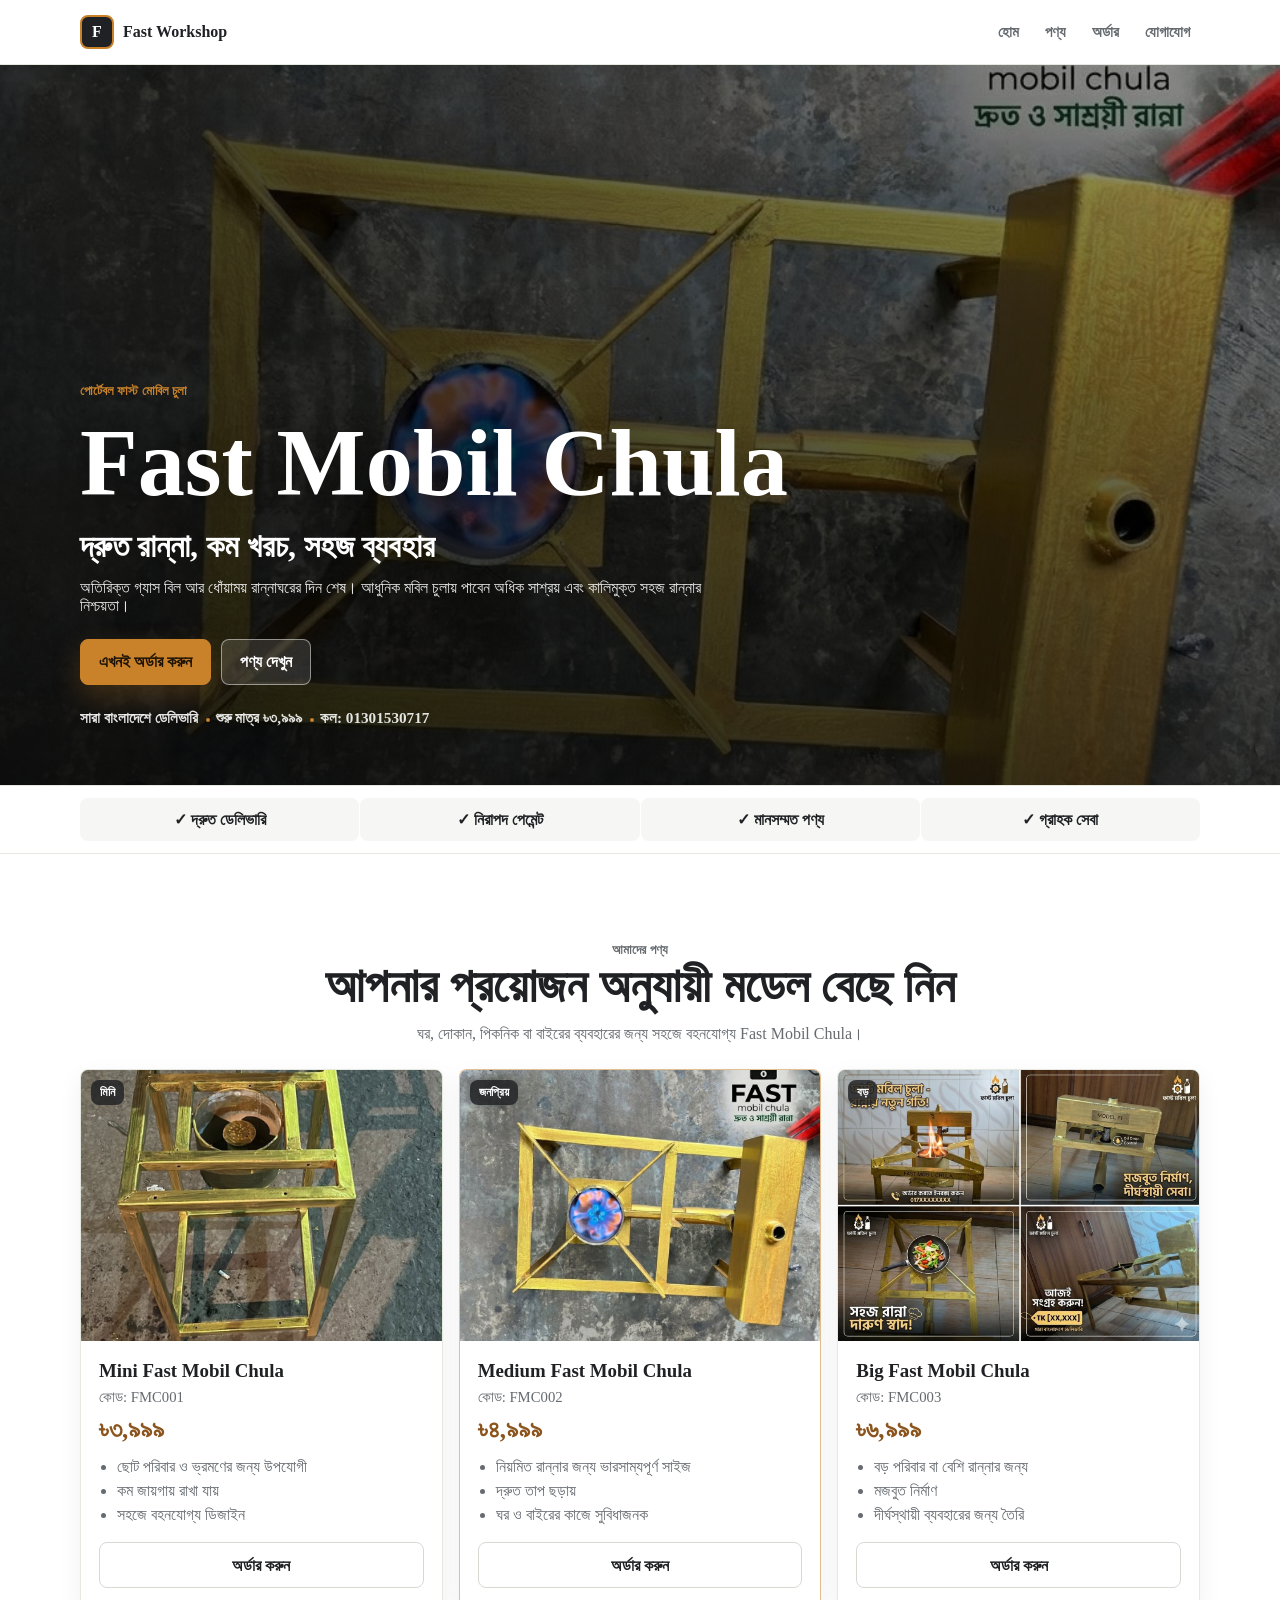
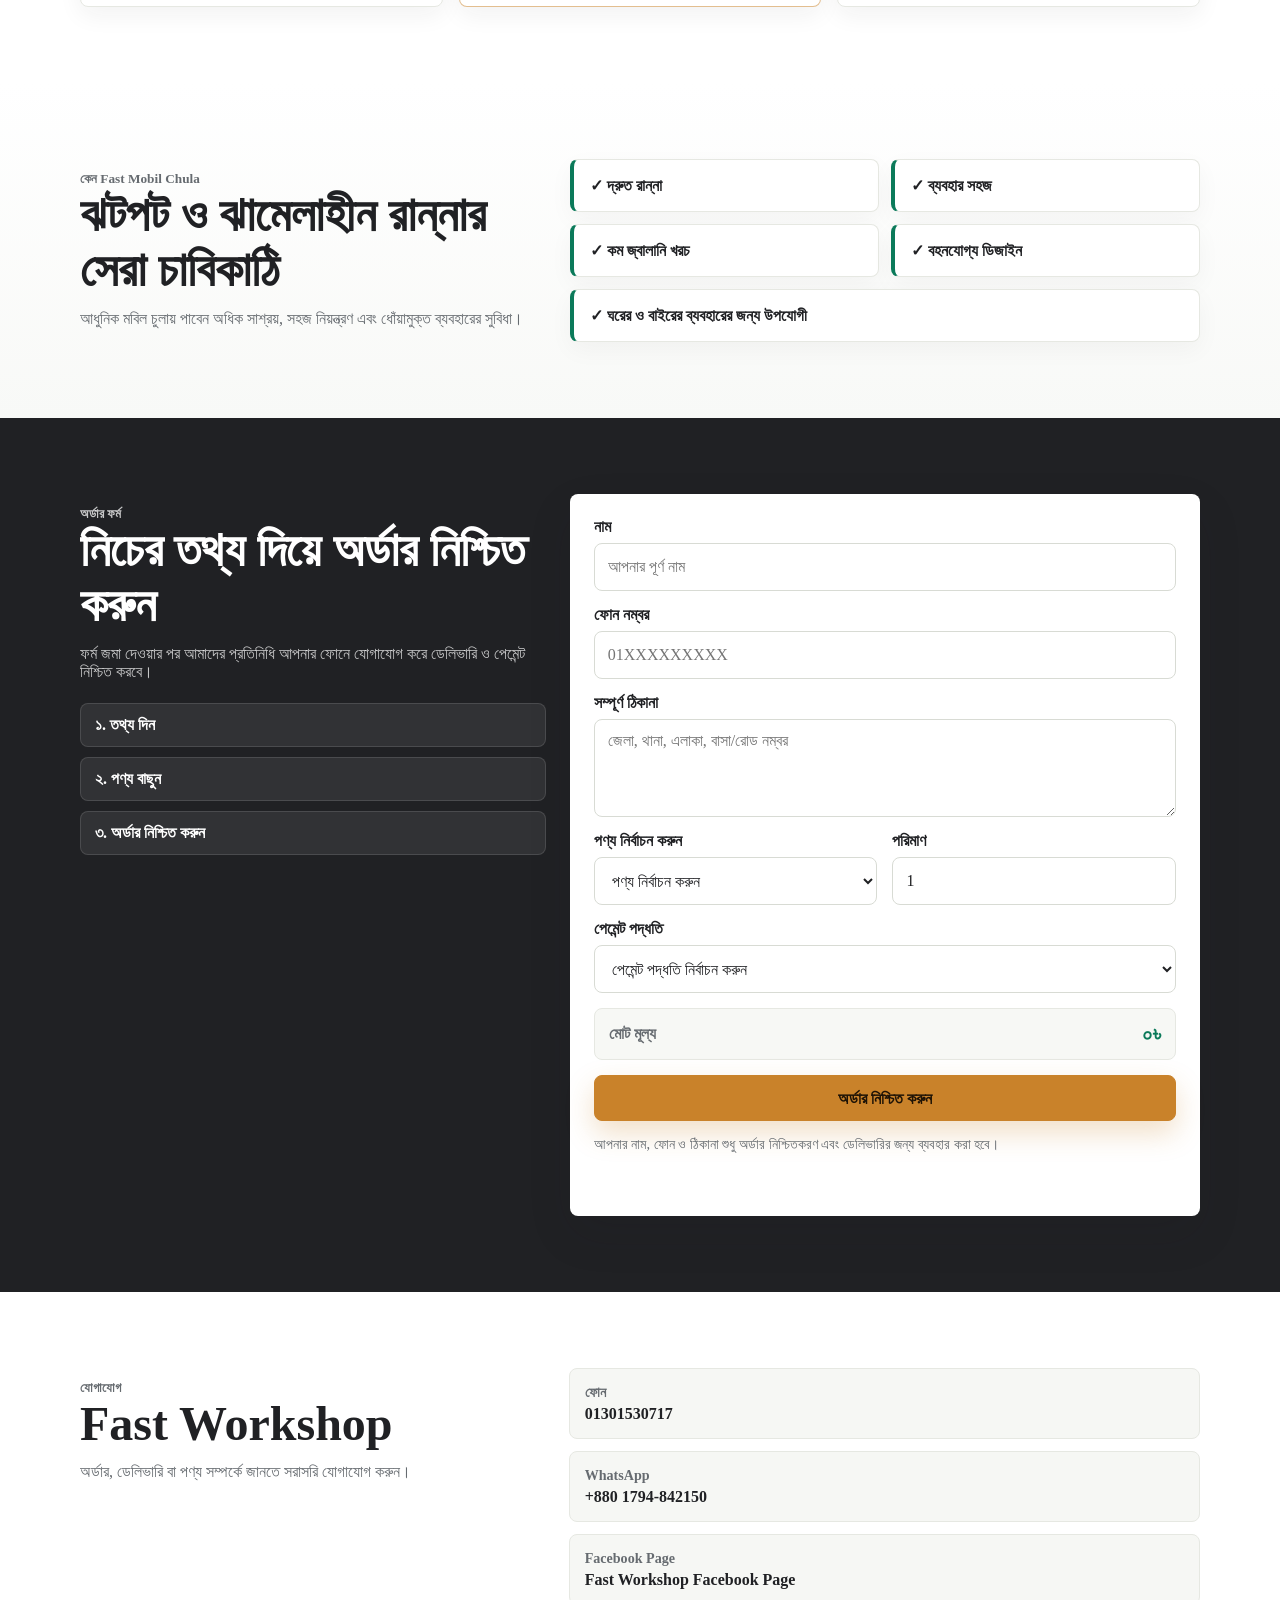
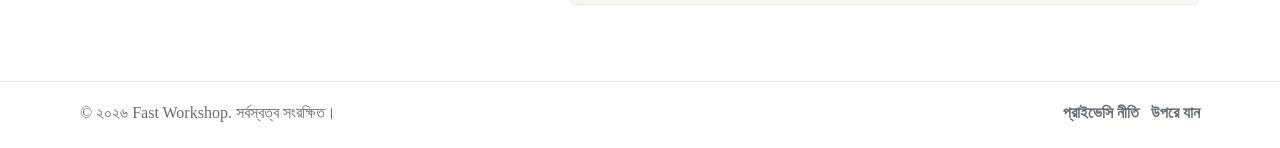
==== index.html @ c75c9329 "Harden order form safety signals" ====
<!DOCTYPE html>
<html lang="bn">
  <head>
    <meta charset="UTF-8" />
    <meta name="viewport" content="width=device-width, initial-scale=1.0" />
    <title>Fast Workshop | Fast Mobil Chula</title>
    <meta
      name="description"
      content="Fast Workshop-এর পোর্টেবল Fast Mobil Chula। দ্রুত রান্না, কম জ্বালানি খরচ, সহজ ব্যবহার এবং সারা বাংলাদেশে অর্ডার সুবিধা।"
    />
    <meta
      name="keywords"
      content="Fast Workshop, Fast Mobil Chula, ফাস্ট মোবিল চুলা, পোর্টেবল চুলা, Bangladesh"
    />
    <meta name="robots" content="index, follow" />
    <meta name="theme-color" content="#c9822a" />
    <link rel="canonical" href="https://abdulazizbinmostafa.github.io/fast-workshop-1.0/" />

    <meta property="og:type" content="website" />
    <meta property="og:title" content="Fast Workshop | Fast Mobil Chula" />
    <meta
      property="og:description"
      content="দ্রুত রান্না, কম খরচ, সহজ ব্যবহার। এখনই Fast Mobil Chula অর্ডার করুন।"
    />
    <meta
      property="og:image"
      content="product%20photo/WhatsApp%20Image%202026-06-20%20at%2014.26.47.jpeg"
    />
    <meta property="og:url" content="https://abdulazizbinmostafa.github.io/fast-workshop-1.0/" />
    <meta property="og:locale" content="bn_BD" />

    <link
      rel="preload"
      href="product%20photo/WhatsApp%20Image%202026-06-20%20at%2014.26.47.jpeg"
      as="image"
    />
    <link rel="stylesheet" href="style.css" />

    <script type="application/ld+json">
      {
        "@context": "https://schema.org",
        "@type": "ItemList",
        "name": "Fast Workshop Fast Mobil Chula",
        "itemListElement": [
          {
            "@type": "Product",
            "position": 1,
            "name": "Mini Fast Mobil Chula",
            "sku": "FMC001",
            "brand": { "@type": "Brand", "name": "Fast Workshop" },
            "offers": {
              "@type": "Offer",
              "priceCurrency": "BDT",
              "price": "3999",
              "availability": "https://schema.org/InStock"
            }
          },
          {
            "@type": "Product",
            "position": 2,
            "name": "Medium Fast Mobil Chula",
            "sku": "FMC002",
            "brand": { "@type": "Brand", "name": "Fast Workshop" },
            "offers": {
              "@type": "Offer",
              "priceCurrency": "BDT",
              "price": "4999",
              "availability": "https://schema.org/InStock"
            }
          },
          {
            "@type": "Product",
            "position": 3,
            "name": "Big Fast Mobil Chula",
            "sku": "FMC003",
            "brand": { "@type": "Brand", "name": "Fast Workshop" },
            "offers": {
              "@type": "Offer",
              "priceCurrency": "BDT",
              "price": "6999",
              "availability": "https://schema.org/InStock"
            }
          }
        ]
      }
    </script>
  </head>
  <body>
    <a class="skip-link" href="#order">অর্ডার ফর্মে যান</a>

    <header class="site-header">
      <div class="container header-inner">
        <a class="logo" href="#home" aria-label="Fast Workshop হোম">
          <span class="logo-mark">F</span>
          <span>Fast Workshop</span>
        </a>

        <nav class="main-nav" aria-label="প্রধান নেভিগেশন">
          <a href="#home">হোম</a>
          <a href="#products">পণ্য</a>
          <a href="#order">অর্ডার</a>
          <a href="#contact">যোগাযোগ</a>
        </nav>
      </div>
    </header>

    <main id="home">
      <!-- Hero -->
      <section class="hero" aria-label="Fast Mobil Chula">
        <img
          class="hero-bg"
          src="product%20photo/WhatsApp%20Image%202026-06-20%20at%2014.26.47.jpeg"
          alt="Fast Mobil Chula পণ্য"
          width="1024"
          height="1024"
          decoding="async"
        />
        <div class="hero-overlay" aria-hidden="true"></div>

        <div class="container hero-content">
          <p class="eyebrow">পোর্টেবল ফাস্ট মোবিল চুলা</p>
          <h1>Fast Mobil Chula</h1>
          <p class="hero-subtitle">দ্রুত রান্না, কম খরচ, সহজ ব্যবহার</p>
          <p class="hero-text">
            অতিরিক্ত গ্যাস বিল আর ধোঁয়াময় রান্নাঘরের দিন শেষ। আধুনিক মবিল
            চুলায় পাবেন অধিক সাশ্রয় এবং কালিমুক্ত সহজ রান্নার নিশ্চয়তা।
          </p>

          <div class="hero-actions">
            <a class="btn btn-primary" href="#order">এখনই অর্ডার করুন</a>
            <a class="btn btn-light" href="#products">পণ্য দেখুন</a>
          </div>

          <div class="hero-meta" aria-label="মূল সুবিধা">
            <span>সারা বাংলাদেশে ডেলিভারি</span>
            <span>শুরু মাত্র ৳৩,৯৯৯</span>
            <span>কল: 01301530717</span>
          </div>
        </div>
      </section>

      <!-- Trust -->
      <section class="trust-section" aria-label="ভরসার কারণ">
        <div class="container trust-grid">
          <div>✓ দ্রুত ডেলিভারি</div>
          <div>✓ নিরাপদ পেমেন্ট</div>
          <div>✓ মানসম্মত পণ্য</div>
          <div>✓ গ্রাহক সেবা</div>
        </div>
      </section>

      <!-- Products -->
      <section class="section" id="products">
        <div class="container">
          <div class="section-heading">
            <p class="section-kicker">আমাদের পণ্য</p>
            <h2>আপনার প্রয়োজন অনুযায়ী মডেল বেছে নিন</h2>
            <p>
              ঘর, দোকান, পিকনিক বা বাইরের ব্যবহারের জন্য সহজে বহনযোগ্য Fast
              Mobil Chula।
            </p>
          </div>

          <div class="product-grid">
            <article class="product-card">
              <div class="product-image">
                <img
                  src="product%20photo/WhatsApp%20Image%202026-06-20%20at%2014.26.49.jpeg"
                  alt="Mini Fast Mobil Chula"
                  loading="lazy"
                  decoding="async"
                />
                <span>মিনি</span>
              </div>
              <div class="product-body">
                <h3>Mini Fast Mobil Chula</h3>
                <p class="product-code">কোড: FMC001</p>
                <p class="product-price">৳৩,৯৯৯</p>
                <ul>
                  <li>ছোট পরিবার ও ভ্রমণের জন্য উপযোগী</li>
                  <li>কম জায়গায় রাখা যায়</li>
                  <li>সহজে বহনযোগ্য ডিজাইন</li>
                </ul>
                <button class="btn btn-outline" type="button" data-order-product="FMC001">
                  অর্ডার করুন
                </button>
              </div>
            </article>

            <article class="product-card featured">
              <div class="product-image">
                <img
                  src="product%20photo/WhatsApp%20Image%202026-06-20%20at%2014.26.47.jpeg"
                  alt="Medium Fast Mobil Chula"
                  loading="lazy"
                  decoding="async"
                />
                <span>জনপ্রিয়</span>
              </div>
              <div class="product-body">
                <h3>Medium Fast Mobil Chula</h3>
                <p class="product-code">কোড: FMC002</p>
                <p class="product-price">৳৪,৯৯৯</p>
                <ul>
                  <li>নিয়মিত রান্নার জন্য ভারসাম্যপূর্ণ সাইজ</li>
                  <li>দ্রুত তাপ ছড়ায়</li>
                  <li>ঘর ও বাইরের কাজে সুবিধাজনক</li>
                </ul>
                <button class="btn btn-outline" type="button" data-order-product="FMC002">
                  অর্ডার করুন
                </button>
              </div>
            </article>

            <article class="product-card">
              <div class="product-image">
                <img
                  src="product%20photo/WhatsApp%20Image%202026-06-20%20at%2014.26.40.jpeg"
                  alt="Big Fast Mobil Chula"
                  loading="lazy"
                  decoding="async"
                />
                <span>বড়</span>
              </div>
              <div class="product-body">
                <h3>Big Fast Mobil Chula</h3>
                <p class="product-code">কোড: FMC003</p>
                <p class="product-price">৳৬,৯৯৯</p>
                <ul>
                  <li>বড় পরিবার বা বেশি রান্নার জন্য</li>
                  <li>মজবুত নির্মাণ</li>
                  <li>দীর্ঘস্থায়ী ব্যবহারের জন্য তৈরি</li>
                </ul>
                <button class="btn btn-outline" type="button" data-order-product="FMC003">
                  অর্ডার করুন
                </button>
              </div>
            </article>
          </div>
        </div>
      </section>

      <!-- Details -->
      <section class="section details-section">
        <div class="container details-layout">
          <div class="section-heading left">
            <p class="section-kicker">কেন Fast Mobil Chula</p>
            <h2>ঝটপট ও ঝামেলাহীন রান্নার সেরা চাবিকাঠি</h2>
            <p>
              আধুনিক মবিল চুলায় পাবেন অধিক সাশ্রয়, সহজ নিয়ন্ত্রণ এবং ধোঁয়ামুক্ত
              ব্যবহারের সুবিধা।
            </p>
          </div>

          <div class="feature-grid">
            <div class="feature-item">✓ দ্রুত রান্না</div>
            <div class="feature-item">✓ ব্যবহার সহজ</div>
            <div class="feature-item">✓ কম জ্বালানি খরচ</div>
            <div class="feature-item">✓ বহনযোগ্য ডিজাইন</div>
            <div class="feature-item wide">✓ ঘরের ও বাইরের ব্যবহারের জন্য উপযোগী</div>
          </div>
        </div>
      </section>

      <!-- Order -->
      <section class="section order-section" id="order">
        <div class="container order-layout">
          <div class="order-copy">
            <p class="section-kicker">অর্ডার ফর্ম</p>
            <h2>নিচের তথ্য দিয়ে অর্ডার নিশ্চিত করুন</h2>
            <p>
              ফর্ম জমা দেওয়ার পর আমাদের প্রতিনিধি আপনার ফোনে যোগাযোগ করে
              ডেলিভারি ও পেমেন্ট নিশ্চিত করবে।
            </p>
            <div class="order-steps" aria-label="অর্ডারের ধাপ">
              <span>১. তথ্য দিন</span>
              <span>২. পণ্য বাছুন</span>
              <span>৩. অর্ডার নিশ্চিত করুন</span>
            </div>
          </div>

          <form class="order-form" id="orderForm">
            <div class="form-group">
              <label for="customerName">নাম</label>
              <input
                id="customerName"
                name="Name"
                type="text"
                placeholder="আপনার পূর্ণ নাম"
                autocomplete="name"
                required
              />
            </div>

            <div class="form-group">
              <label for="phoneNumber">ফোন নম্বর</label>
              <input
                id="phoneNumber"
                name="Phone Number"
                type="tel"
                inputmode="tel"
                placeholder="01XXXXXXXXX"
                pattern="(\+?88)?01[3-9][0-9]{8}"
                autocomplete="tel"
                required
              />
            </div>

            <div class="form-group">
              <label for="address">সম্পূর্ণ ঠিকানা</label>
              <textarea
                id="address"
                name="Address"
                rows="4"
                placeholder="জেলা, থানা, এলাকা, বাসা/রোড নম্বর"
                autocomplete="street-address"
                required
              ></textarea>
            </div>

            <div class="form-grid">
              <div class="form-group">
                <label for="productSelect">পণ্য নির্বাচন করুন</label>
                <select id="productSelect" name="Product" required>
                  <option value="">পণ্য নির্বাচন করুন</option>
                  <option value="Mini Fast Mobil Chula" data-code="FMC001" data-price="3999">
                    Mini Fast Mobil Chula - ৳৩,৯৯৯
                  </option>
                  <option value="Medium Fast Mobil Chula" data-code="FMC002" data-price="4999">
                    Medium Fast Mobil Chula - ৳৪,৯৯৯
                  </option>
                  <option value="Big Fast Mobil Chula" data-code="FMC003" data-price="6999">
                    Big Fast Mobil Chula - ৳৬,৯৯৯
                  </option>
                </select>
                <input id="productCode" name="Product Code" type="hidden" />
              </div>

              <div class="form-group">
                <label for="quantity">পরিমাণ</label>
                <input
                  id="quantity"
                  name="Quantity"
                  type="number"
                  min="1"
                  max="20"
                  value="1"
                  required
                />
              </div>
            </div>

            <div class="form-group">
              <label for="paymentMethod">পেমেন্ট পদ্ধতি</label>
              <select id="paymentMethod" name="Payment Method" required>
                <option value="">পেমেন্ট পদ্ধতি নির্বাচন করুন</option>
                <option value="Cash on Delivery">ক্যাশ অন ডেলিভারি</option>
                <option value="bKash">বিকাশ</option>
                <option value="Nagad">নগদ</option>
              </select>
            </div>

            <div class="payment-extra" id="paymentExtra" hidden>
              <p>পেমেন্ট সম্পন্ন করার পর Transaction ID দিন। আমরা কখনো PIN, পাসওয়ার্ড বা OTP চাই না।</p>

              <div class="form-group">
                <label for="transactionId">Transaction ID</label>
                <input
                  id="transactionId"
                  name="Transaction ID"
                  type="text"
                  placeholder="যেমন: A1B2C3D4"
                  autocomplete="off"
                />
              </div>
            </div>

            <div class="order-total">
              <span>মোট মূল্য</span>
              <strong id="orderTotalView">৳০</strong>
              <input id="orderTotal" name="Order Total" type="hidden" />
            </div>

            <button class="btn btn-primary form-submit" type="submit">
              অর্ডার নিশ্চিত করুন
            </button>

            <p class="privacy-note">
              আপনার নাম, ফোন ও ঠিকানা শুধু অর্ডার নিশ্চিতকরণ এবং ডেলিভারির জন্য
              ব্যবহার করা হবে।
            </p>

            <p class="form-status" id="formStatus" role="status" aria-live="polite"></p>
          </form>
        </div>
      </section>

      <!-- Contact -->
      <section class="section contact-section" id="contact">
        <div class="container contact-layout">
          <div>
            <p class="section-kicker">যোগাযোগ</p>
            <h2>Fast Workshop</h2>
            <p>
              অর্ডার, ডেলিভারি বা পণ্য সম্পর্কে জানতে সরাসরি যোগাযোগ করুন।
            </p>
          </div>

          <div class="contact-list">
            <a href="tel:01301530717">
              <span>ফোন</span>
              01301530717
            </a>
            <a href="https://wa.me/8801794842150" target="_blank" rel="noopener">
              <span>WhatsApp</span>
              +880 1794-842150
            </a>
            <a
              href="https://www.facebook.com/profile.php?id=61590583741688"
              target="_blank"
              rel="noopener"
              aria-label="Fast Workshop Facebook Page"
            >
              <span>Facebook Page</span>
              Fast Workshop Facebook Page
            </a>
          </div>
        </div>
      </section>
    </main>

    <footer class="site-footer">
      <div class="container footer-inner">
        <p>© <span id="currentYear"></span> Fast Workshop. সর্বস্বত্ব সংরক্ষিত।</p>
        <div class="footer-links">
          <a href="privacy.html">প্রাইভেসি নীতি</a>
          <a href="#home">উপরে যান</a>
        </div>
      </div>
    </footer>

    <a class="sticky-order" href="#order" aria-label="এখনই অর্ডার করুন">
      এখনই অর্ডার করুন
    </a>

    <script src="script.js" defer></script>
  </body>
</html>
---- style.css ----
:root {
  --bg: #ffffff;
  --surface: #ffffff;
  --soft: #f6f7f4;
  --text: #202124;
  --muted: #666b70;
  --line: #e6e8e2;
  --accent: #c9822a;
  --accent-dark: #8b541c;
  --green: #0b7a5a;
  --red: #b23b32;
  --shadow: 0 18px 45px rgba(32, 33, 36, 0.1);
  --radius: 8px;
}

* {
  box-sizing: border-box;
}

html {
  scroll-behavior: smooth;
}

body {
  margin: 0;
  background: var(--bg);
  color: var(--text);
  font-family: "Noto Sans Bengali", "Hind Siliguri", "Segoe UI", Arial, sans-serif;
  line-height: 1.65;
}

body,
button,
input,
select,
textarea {
  font: inherit;
}

img {
  display: block;
  max-width: 100%;
}

a {
  color: inherit;
  text-decoration: none;
}

button {
  cursor: pointer;
}

.container {
  width: min(1120px, calc(100% - 32px));
  margin-inline: auto;
}

.skip-link {
  position: fixed;
  top: 12px;
  left: 12px;
  z-index: 100;
  padding: 10px 14px;
  background: var(--text);
  color: #fff;
  border-radius: var(--radius);
  transform: translateY(-140%);
  transition: transform 0.2s ease;
}

.skip-link:focus {
  transform: translateY(0);
}

.site-header {
  position: sticky;
  top: 0;
  z-index: 50;
  background: rgba(255, 255, 255, 0.92);
  border-bottom: 1px solid var(--line);
  backdrop-filter: blur(14px);
}

.header-inner {
  display: flex;
  align-items: center;
  justify-content: space-between;
  gap: 12px;
  min-height: 64px;
}

.logo {
  display: inline-flex;
  align-items: center;
  gap: 9px;
  color: var(--text);
  font-weight: 800;
  white-space: nowrap;
}

.logo-mark {
  display: grid;
  width: 34px;
  height: 34px;
  place-items: center;
  color: #fff;
  background: var(--text);
  border: 2px solid var(--accent);
  border-radius: var(--radius);
  line-height: 1;
}

.main-nav {
  display: flex;
  gap: 2px;
  overflow-x: auto;
  scrollbar-width: none;
}

.main-nav::-webkit-scrollbar {
  display: none;
}

.main-nav a {
  padding: 9px 10px;
  color: var(--muted);
  border-radius: var(--radius);
  font-size: 0.94rem;
  font-weight: 600;
  white-space: nowrap;
  transition: color 0.2s ease, background 0.2s ease;
}

.main-nav a:hover,
.main-nav a:focus-visible {
  color: var(--text);
  background: var(--soft);
  outline: 0;
}

.hero {
  position: relative;
  display: grid;
  min-height: min(720px, calc(100svh - 104px));
  overflow: hidden;
  color: #fff;
}

.hero-bg,
.hero-overlay {
  position: absolute;
  inset: 0;
  width: 100%;
  height: 100%;
}

.hero-bg {
  object-fit: cover;
  object-position: 54% center;
}

.hero-overlay {
  background:
    linear-gradient(180deg, rgba(0, 0, 0, 0.22), rgba(0, 0, 0, 0.68)),
    linear-gradient(90deg, rgba(0, 0, 0, 0.72), rgba(0, 0, 0, 0.16));
}

.hero-content {
  position: relative;
  z-index: 1;
  align-self: end;
  padding-block: 92px 44px;
}

.eyebrow,
.section-kicker {
  margin: 0 0 10px;
  color: var(--accent);
  font-size: 0.83rem;
  font-weight: 800;
  letter-spacing: 0;
}

.hero h1,
.section-heading h2,
.order-copy h2,
.contact-layout h2 {
  margin: 0;
  line-height: 1.15;
  letter-spacing: 0;
}

.hero h1 {
  max-width: 760px;
  font-size: clamp(2.4rem, 9vw, 5.9rem);
  text-shadow: 0 10px 30px rgba(0, 0, 0, 0.26);
}

.hero-subtitle {
  margin: 10px 0 0;
  max-width: 760px;
  font-size: clamp(1.15rem, 4vw, 2rem);
  font-weight: 800;
}

.hero-text {
  max-width: 650px;
  margin: 14px 0 0;
  color: rgba(255, 255, 255, 0.9);
  font-size: 1rem;
}

.hero-actions {
  display: flex;
  flex-wrap: wrap;
  gap: 10px;
  margin-top: 24px;
}

.btn {
  display: inline-flex;
  align-items: center;
  justify-content: center;
  min-height: 46px;
  padding: 12px 18px;
  border: 1px solid transparent;
  border-radius: var(--radius);
  font-weight: 800;
  line-height: 1.2;
  transition: transform 0.2s ease, border-color 0.2s ease, background 0.2s ease, color 0.2s ease;
}

.btn:hover,
.btn:focus-visible {
  transform: translateY(-1px);
  outline: 0;
}

.btn-primary {
  color: #1e1306;
  background: var(--accent);
  border-color: var(--accent);
  box-shadow: 0 12px 28px rgba(201, 130, 42, 0.26);
}

.btn-primary:hover,
.btn-primary:focus-visible {
  background: #d99838;
  border-color: #d99838;
}

.btn-light {
  color: #fff;
  background: rgba(255, 255, 255, 0.13);
  border-color: rgba(255, 255, 255, 0.48);
}

.btn-outline {
  width: 100%;
  color: var(--text);
  background: #fff;
  border-color: #d7d9d3;
}

.btn-outline:hover,
.btn-outline:focus-visible {
  color: #fff;
  background: var(--text);
  border-color: var(--text);
}

.hero-meta {
  display: flex;
  flex-wrap: wrap;
  gap: 10px 18px;
  margin-top: 24px;
  color: rgba(255, 255, 255, 0.88);
  font-size: 0.95rem;
  font-weight: 700;
}

.hero-meta span {
  position: relative;
}

.hero-meta span + span::before {
  content: "";
  position: absolute;
  top: 50%;
  left: -10px;
  width: 4px;
  height: 4px;
  background: var(--accent);
  border-radius: 50%;
}

.trust-section {
  border-block: 1px solid var(--line);
  background: #fff;
}

.trust-grid {
  display: grid;
  grid-template-columns: repeat(2, 1fr);
  gap: 1px;
  padding-block: 12px;
  color: var(--text);
  font-weight: 800;
}

.trust-grid div {
  padding: 12px;
  background: var(--soft);
  border-radius: var(--radius);
  text-align: center;
}

.section {
  padding-block: 56px;
  scroll-margin-top: 76px;
}

.section-heading {
  max-width: 720px;
  margin: 0 auto 26px;
  text-align: center;
}

.section-heading.left {
  margin: 0;
  text-align: left;
}

.section-heading h2,
.order-copy h2,
.contact-layout h2 {
  color: var(--text);
  font-size: clamp(1.7rem, 5vw, 3rem);
}

.section-heading p,
.order-copy p,
.contact-layout p {
  margin: 12px 0 0;
  color: var(--muted);
}

.product-grid {
  display: grid;
  gap: 16px;
}

.product-card {
  overflow: hidden;
  background: var(--surface);
  border: 1px solid var(--line);
  border-radius: var(--radius);
  box-shadow: 0 8px 24px rgba(32, 33, 36, 0.06);
  transition: transform 0.2s ease, box-shadow 0.2s ease;
}

.product-card:hover {
  transform: translateY(-3px);
  box-shadow: var(--shadow);
}

.product-card.featured {
  border-color: rgba(201, 130, 42, 0.52);
}

.product-image {
  position: relative;
  aspect-ratio: 4 / 3;
  background: var(--soft);
  overflow: hidden;
}

.product-image img {
  width: 100%;
  height: 100%;
  object-fit: cover;
}

.product-image span {
  position: absolute;
  top: 10px;
  left: 10px;
  padding: 5px 9px;
  color: #fff;
  background: rgba(32, 33, 36, 0.82);
  border-radius: var(--radius);
  font-size: 0.76rem;
  font-weight: 800;
}

.product-body {
  padding: 18px;
}

.product-body h3 {
  margin: 0;
  font-size: 1.18rem;
  line-height: 1.3;
}

.product-code {
  margin: 6px 0 0;
  color: var(--muted);
  font-size: 0.92rem;
}

.product-price {
  margin: 10px 0 0;
  color: var(--accent-dark);
  font-size: 1.55rem;
  font-weight: 900;
}

.product-body ul {
  display: grid;
  gap: 6px;
  margin: 14px 0 18px;
  padding-left: 18px;
  color: var(--muted);
}

.details-section {
  background: linear-gradient(180deg, #fff, #f8f9f7);
}

.details-layout {
  display: grid;
  gap: 24px;
}

.feature-grid {
  display: grid;
  gap: 12px;
}

.feature-item {
  padding: 16px;
  background: #fff;
  border: 1px solid var(--line);
  border-left: 4px solid var(--green);
  border-radius: var(--radius);
  color: var(--text);
  font-weight: 800;
  box-shadow: 0 8px 24px rgba(32, 33, 36, 0.04);
}

.order-section {
  background: var(--text);
  color: #fff;
}

.order-layout {
  display: grid;
  gap: 24px;
}

.order-copy {
  align-self: start;
}

.order-copy h2,
.order-copy p {
  color: #fff;
}

.order-copy p {
  color: rgba(255, 255, 255, 0.75);
}

.order-steps {
  display: grid;
  gap: 10px;
  margin-top: 22px;
}

.order-steps span {
  padding: 12px 14px;
  background: rgba(255, 255, 255, 0.08);
  border: 1px solid rgba(255, 255, 255, 0.12);
  border-radius: var(--radius);
  font-weight: 800;
}

.order-form {
  display: grid;
  gap: 15px;
  padding: 18px;
  background: #fff;
  color: var(--text);
  border-radius: var(--radius);
  box-shadow: var(--shadow);
}

.form-grid {
  display: grid;
  gap: 15px;
}

.form-group {
  display: grid;
  gap: 7px;
}

.form-group label {
  color: var(--text);
  font-weight: 800;
}

.form-group input,
.form-group select,
.form-group textarea {
  width: 100%;
  min-height: 48px;
  padding: 12px 13px;
  color: var(--text);
  background: #fff;
  border: 1px solid #d8dbd4;
  border-radius: var(--radius);
  outline: 0;
  transition: border-color 0.2s ease, box-shadow 0.2s ease;
}

.form-group textarea {
  resize: vertical;
}

.form-group input:focus,
.form-group select:focus,
.form-group textarea:focus {
  border-color: var(--accent);
  box-shadow: 0 0 0 3px rgba(201, 130, 42, 0.16);
}

.form-group small {
  color: var(--muted);
}

.payment-extra {
  display: grid;
  gap: 14px;
  padding: 14px;
  background: #f7f8f5;
  border: 1px solid var(--line);
  border-radius: var(--radius);
}

.payment-extra[hidden] {
  display: none;
}

.payment-extra p {
  margin: 0;
  color: var(--accent-dark);
  font-weight: 800;
}

.order-total {
  display: flex;
  align-items: center;
  justify-content: space-between;
  gap: 12px;
  padding: 13px 14px;
  background: #f7f8f5;
  border: 1px solid var(--line);
  border-radius: var(--radius);
}

.order-total span {
  color: var(--muted);
  font-weight: 800;
}

.order-total strong {
  color: var(--green);
  font-size: 1.3rem;
}

.form-submit {
  width: 100%;
}

.form-submit:disabled {
  cursor: wait;
  opacity: 0.68;
  transform: none;
}

.form-status {
  min-height: 24px;
  margin: 0;
  color: var(--muted);
  font-weight: 800;
}

.privacy-note {
  margin: 0;
  color: var(--muted);
  font-size: 0.9rem;
}

.form-status.success {
  color: var(--green);
}

.form-status.error {
  color: var(--red);
}

.contact-section {
  background: #fff;
}

.contact-layout {
  display: grid;
  gap: 22px;
}

.contact-list {
  display: grid;
  gap: 12px;
}

.contact-list a {
  display: grid;
  gap: 4px;
  padding: 15px;
  border: 1px solid var(--line);
  border-radius: var(--radius);
  background: var(--soft);
  font-weight: 800;
}

.contact-list span {
  color: var(--muted);
  font-size: 0.88rem;
  font-weight: 700;
}

.policy-page {
  max-width: 760px;
}

.policy-page h1 {
  margin: 0 0 16px;
  font-size: clamp(2rem, 7vw, 3.5rem);
  line-height: 1.15;
}

.policy-page h2 {
  margin: 28px 0 8px;
  font-size: 1.25rem;
  line-height: 1.25;
}

.policy-page p {
  margin: 0;
  color: var(--muted);
}

.policy-page a {
  color: var(--accent-dark);
  font-weight: 800;
}

.site-footer {
  padding-block: 22px 92px;
  color: var(--muted);
  border-top: 1px solid var(--line);
}

.footer-inner {
  display: flex;
  flex-wrap: wrap;
  align-items: center;
  justify-content: space-between;
  gap: 10px;
}

.footer-inner p {
  margin: 0;
}

.footer-inner a {
  font-weight: 800;
}

.footer-links {
  display: flex;
  flex-wrap: wrap;
  gap: 12px;
}

.sticky-order {
  position: fixed;
  right: 16px;
  bottom: 16px;
  left: 16px;
  z-index: 40;
  display: flex;
  align-items: center;
  justify-content: center;
  min-height: 50px;
  color: #1e1306;
  background: var(--accent);
  border-radius: var(--radius);
  box-shadow: 0 16px 36px rgba(32, 33, 36, 0.22);
  font-weight: 900;
  transition: opacity 0.2s ease, transform 0.2s ease;
}

.sticky-order.is-hidden {
  pointer-events: none;
  opacity: 0;
  transform: translateY(16px);
}

@media (min-width: 680px) {
  .container {
    width: min(1120px, calc(100% - 48px));
  }

  .main-nav {
    gap: 6px;
  }

  .hero-content {
    padding-block: 120px 58px;
  }

  .trust-grid {
    grid-template-columns: repeat(4, 1fr);
  }

  .product-grid {
    grid-template-columns: repeat(3, minmax(0, 1fr));
  }

  .form-grid,
  .feature-grid {
    grid-template-columns: repeat(2, minmax(0, 1fr));
  }

  .feature-item.wide {
    grid-column: 1 / -1;
  }

  .site-footer {
    padding-bottom: 26px;
  }

  .sticky-order {
    display: none;
  }
}

@media (min-width: 900px) {
  .section {
    padding-block: 76px;
  }

  .details-layout,
  .order-layout,
  .contact-layout {
    grid-template-columns: 0.85fr 1.15fr;
    align-items: start;
  }

  .order-form {
    padding: 24px;
  }
}

@media (prefers-reduced-motion: reduce) {
  html {
    scroll-behavior: auto;
  }

  *,
  *::before,
  *::after {
    transition-duration: 0.01ms !important;
    animation-duration: 0.01ms !important;
    animation-iteration-count: 1 !important;
  }
}
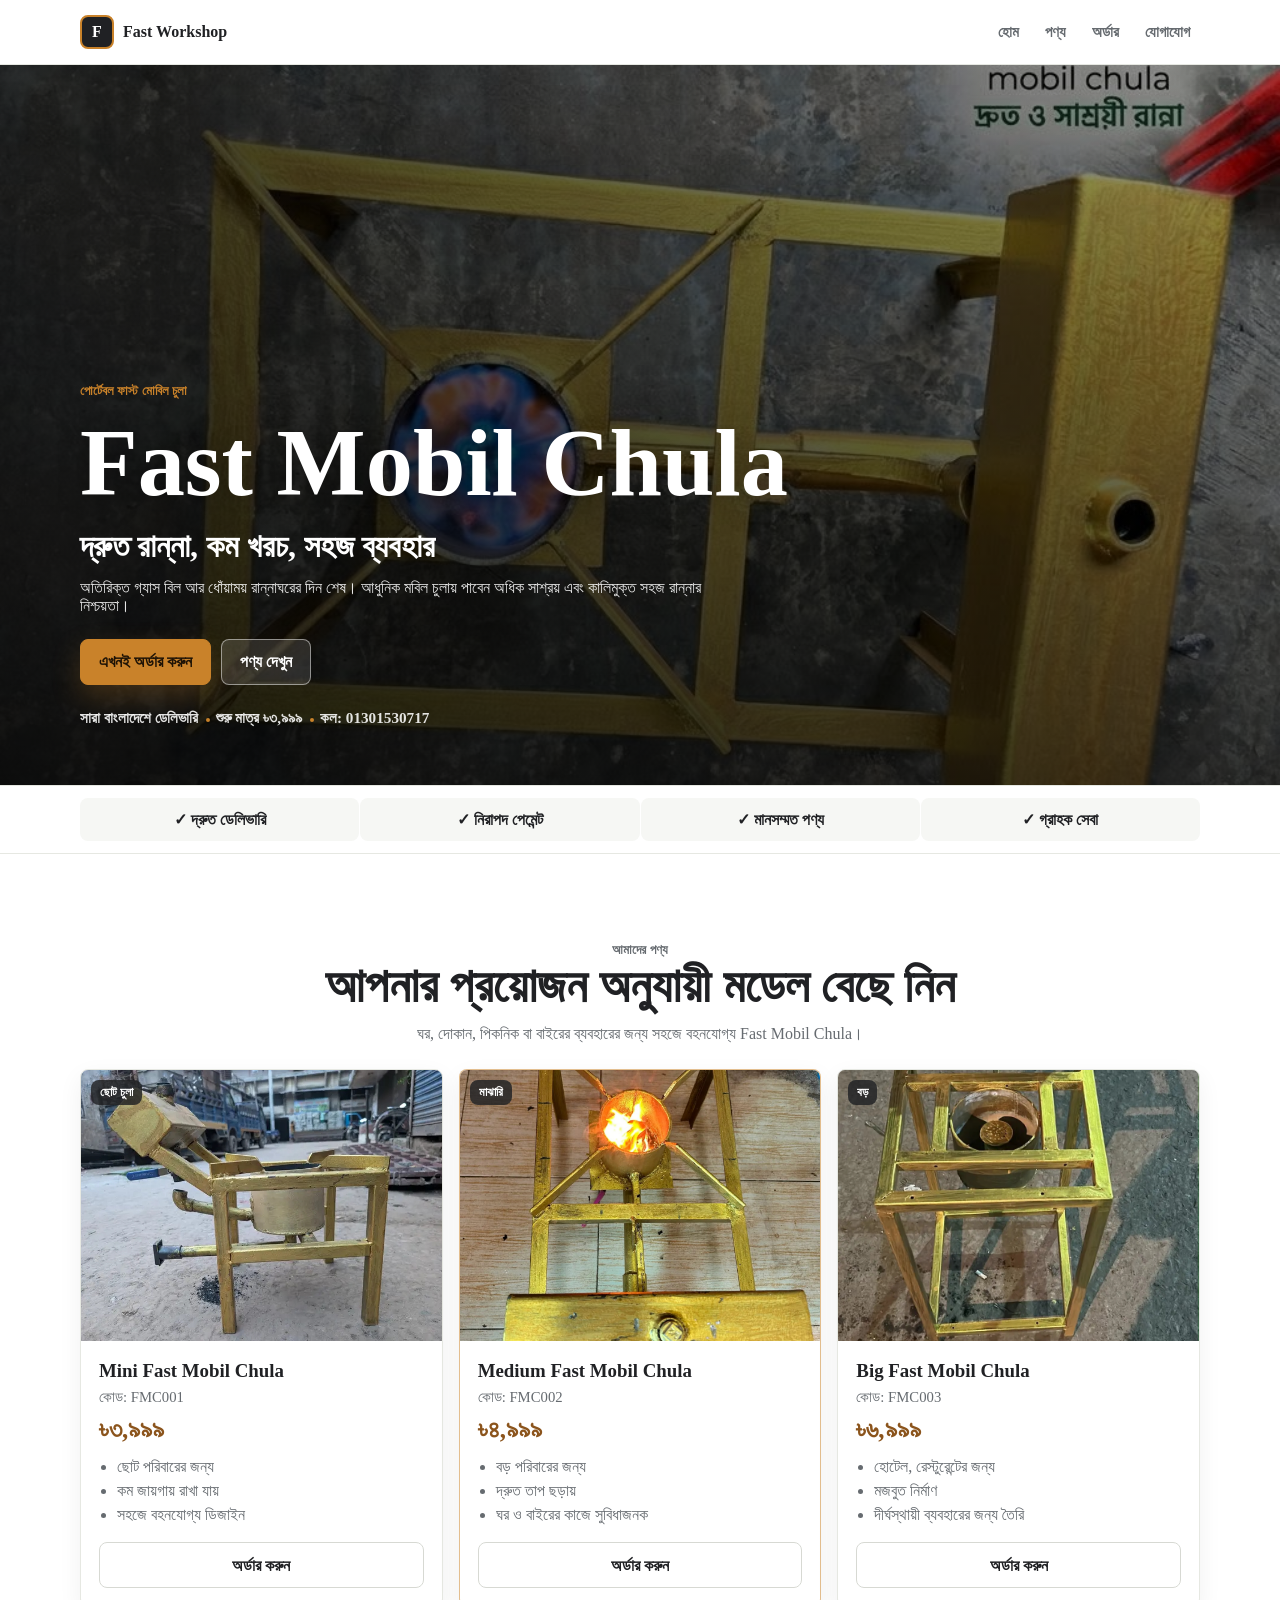
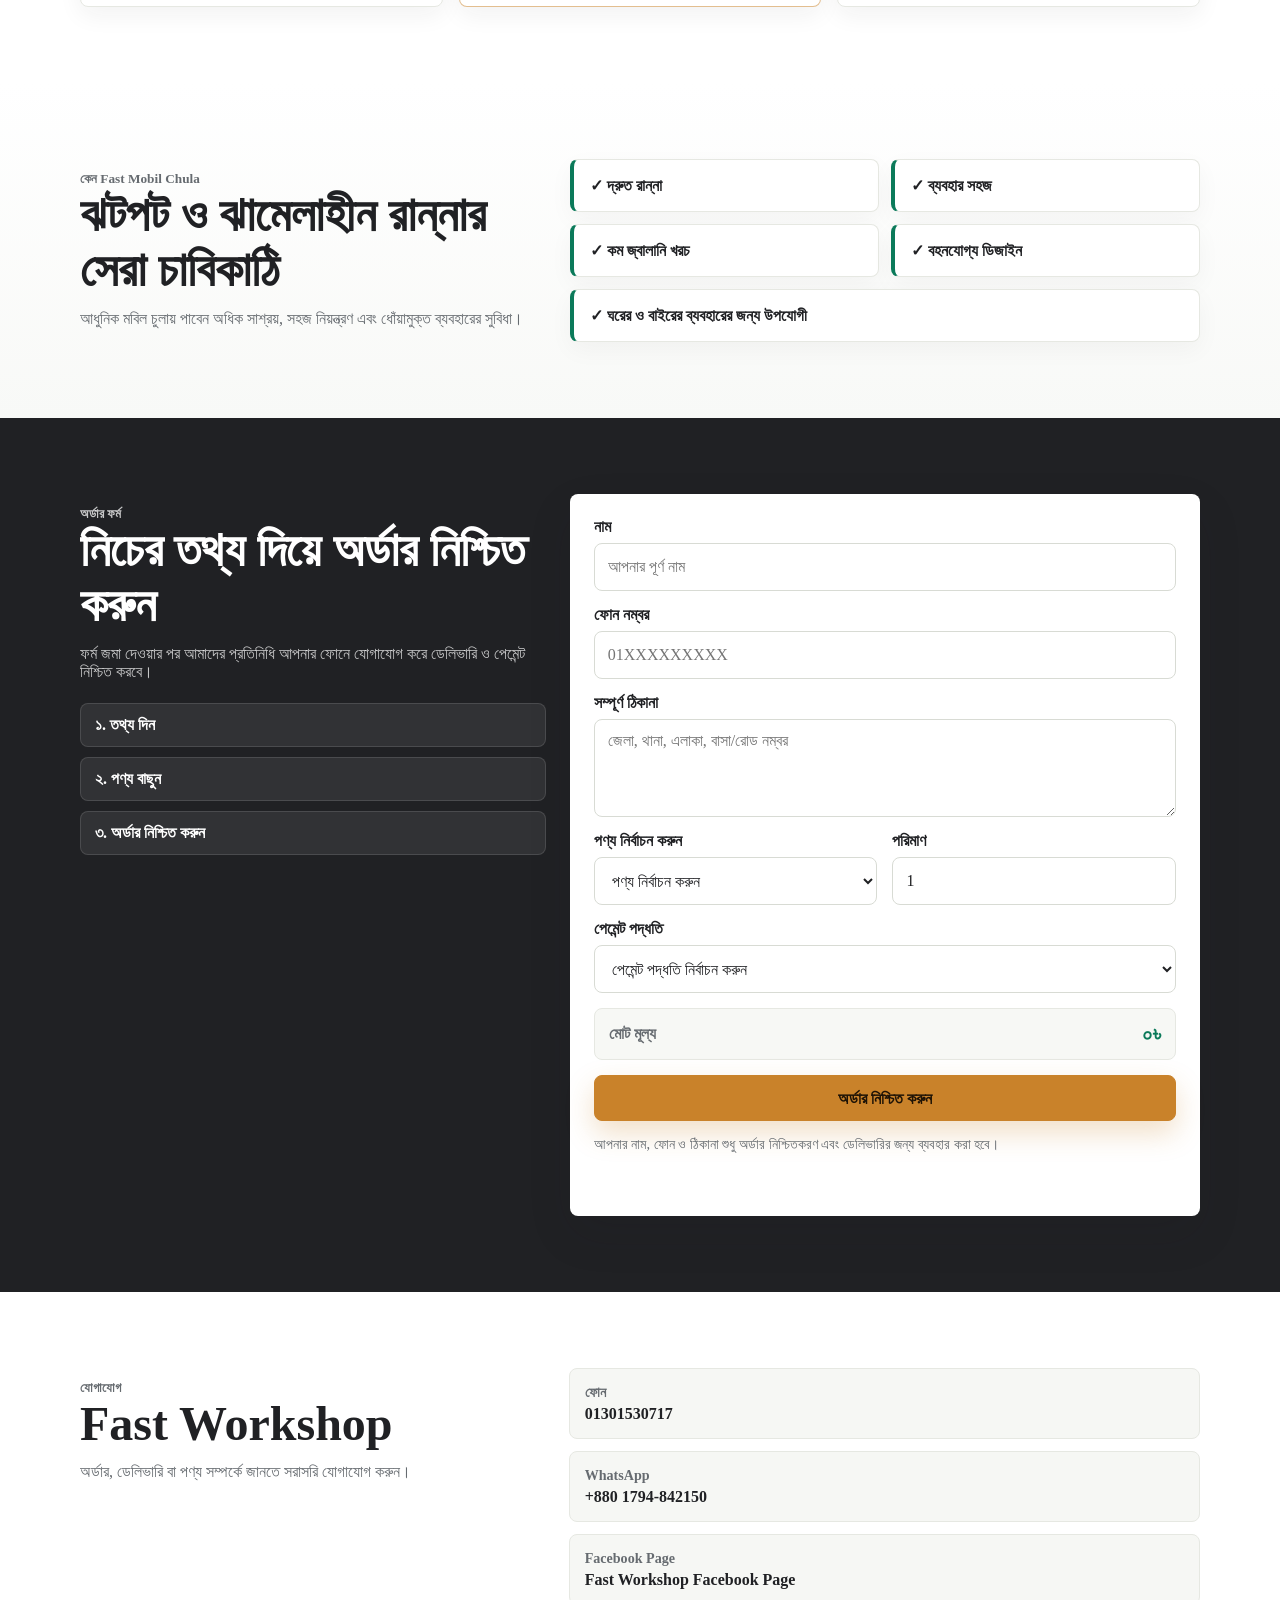
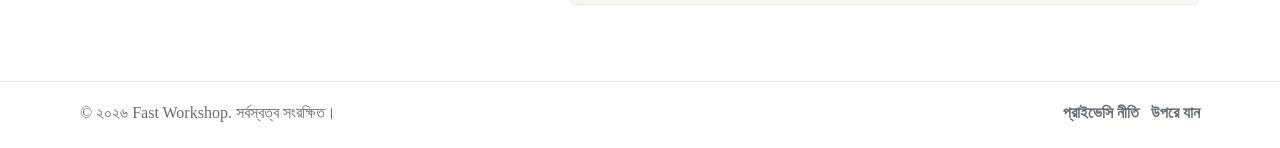
==== commit 319a223a: "feat: update product cards with new images and Bengali content" ====
--- a/index.html
+++ b/index.html
@@ -165,19 +165,19 @@
             <article class="product-card">
               <div class="product-image">
                 <img
-                  src="product%20photo/WhatsApp%20Image%202026-06-20%20at%2014.26.49.jpeg"
+                  src="product%20photo/small%20size.jpeg"
                   alt="Mini Fast Mobil Chula"
                   loading="lazy"
                   decoding="async"
                 />
-                <span>মিনি</span>
+                <span>ছোট চুলা</span>
               </div>
               <div class="product-body">
                 <h3>Mini Fast Mobil Chula</h3>
                 <p class="product-code">কোড: FMC001</p>
                 <p class="product-price">৳৩,৯৯৯</p>
                 <ul>
-                  <li>ছোট পরিবার ও ভ্রমণের জন্য উপযোগী</li>
+                  <li>ছোট পরিবারের জন্য</li>
                   <li>কম জায়গায় রাখা যায়</li>
                   <li>সহজে বহনযোগ্য ডিজাইন</li>
                 </ul>
@@ -190,19 +190,19 @@
             <article class="product-card featured">
               <div class="product-image">
                 <img
-                  src="product%20photo/WhatsApp%20Image%202026-06-20%20at%2014.26.47.jpeg"
+                  src="product%20photo/medium%20size.jpeg"
                   alt="Medium Fast Mobil Chula"
                   loading="lazy"
                   decoding="async"
                 />
-                <span>জনপ্রিয়</span>
+                <span>মাঝারি</span>
               </div>
               <div class="product-body">
                 <h3>Medium Fast Mobil Chula</h3>
                 <p class="product-code">কোড: FMC002</p>
                 <p class="product-price">৳৪,৯৯৯</p>
                 <ul>
-                  <li>নিয়মিত রান্নার জন্য ভারসাম্যপূর্ণ সাইজ</li>
+                  <li>বড় পরিবারের জন্য</li>
                   <li>দ্রুত তাপ ছড়ায়</li>
                   <li>ঘর ও বাইরের কাজে সুবিধাজনক</li>
                 </ul>
@@ -215,7 +215,7 @@
             <article class="product-card">
               <div class="product-image">
                 <img
-                  src="product%20photo/WhatsApp%20Image%202026-06-20%20at%2014.26.40.jpeg"
+                  src="product%20photo/big%20size.jpeg"
                   alt="Big Fast Mobil Chula"
                   loading="lazy"
                   decoding="async"
@@ -227,7 +227,7 @@
                 <p class="product-code">কোড: FMC003</p>
                 <p class="product-price">৳৬,৯৯৯</p>
                 <ul>
-                  <li>বড় পরিবার বা বেশি রান্নার জন্য</li>
+                  <li>হোটেল, রেস্টুরেন্টের জন্য</li>
                   <li>মজবুত নির্মাণ</li>
                   <li>দীর্ঘস্থায়ী ব্যবহারের জন্য তৈরি</li>
                 </ul>
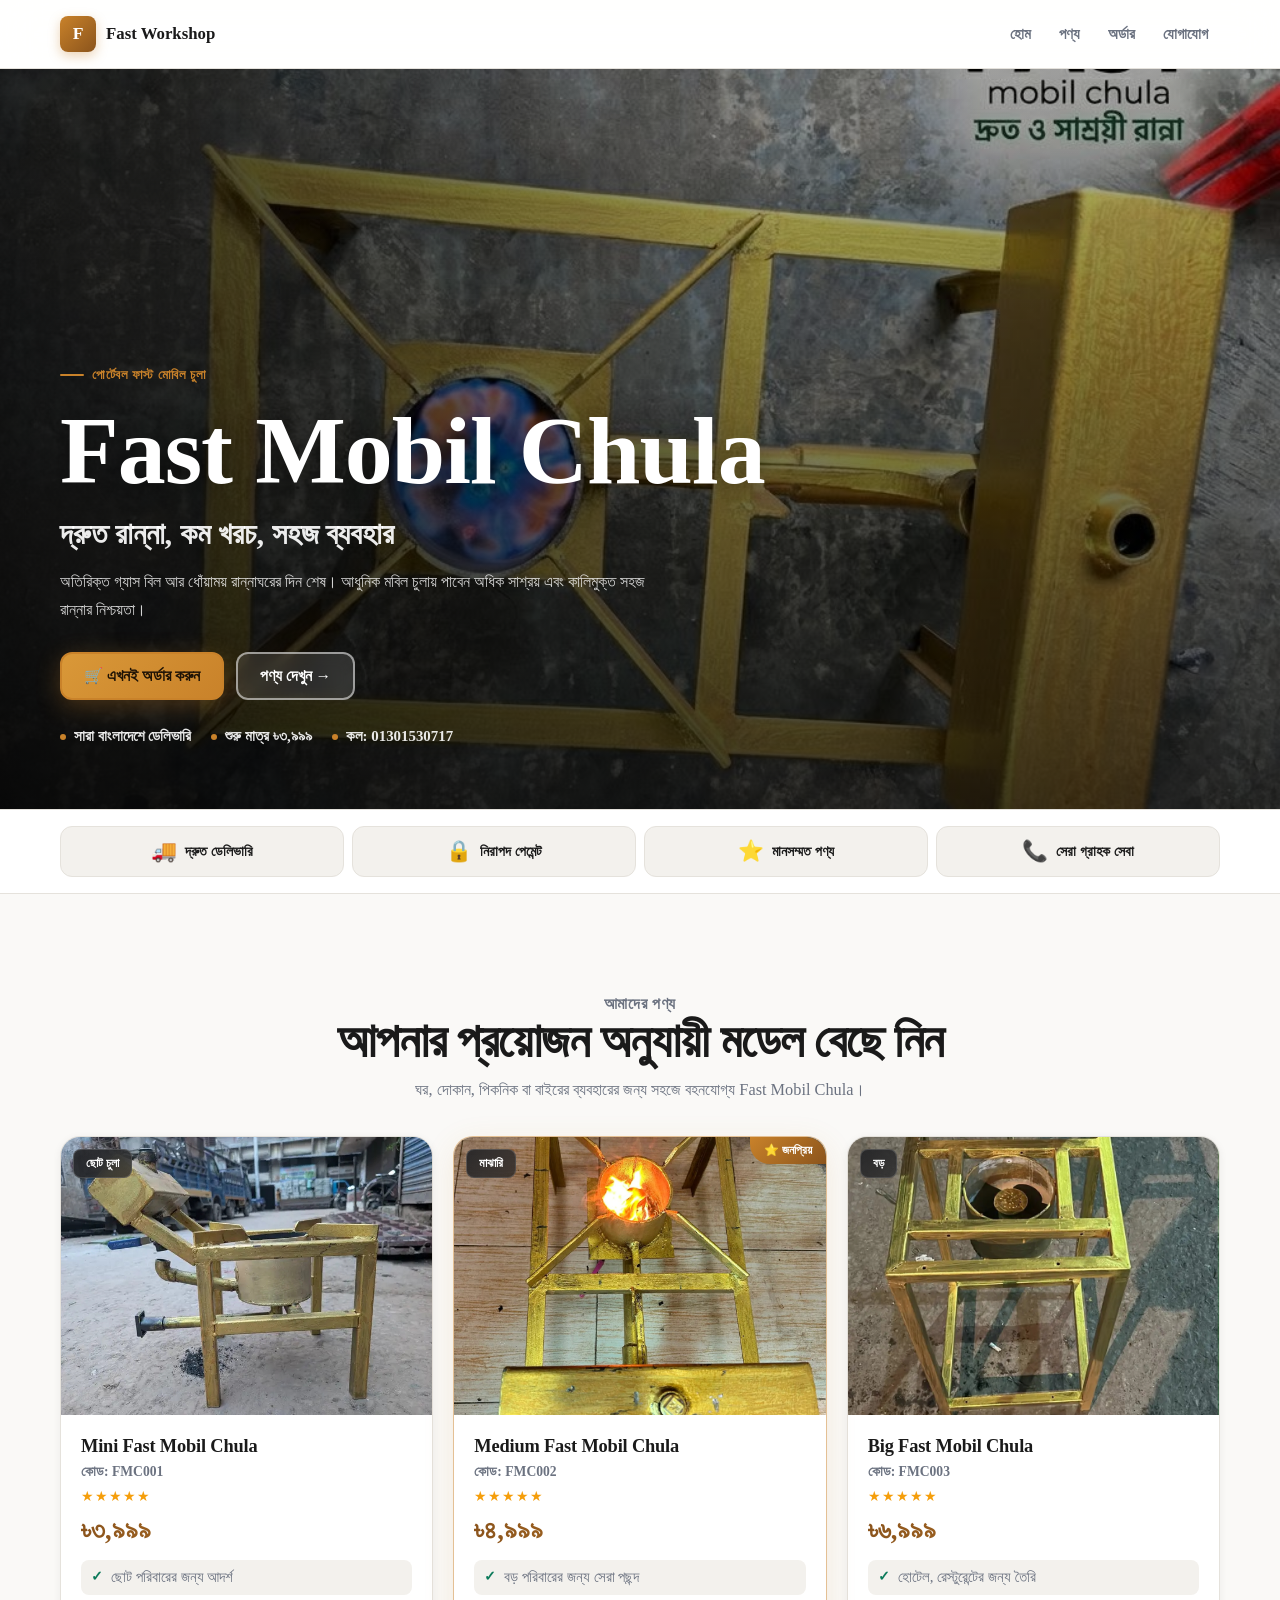
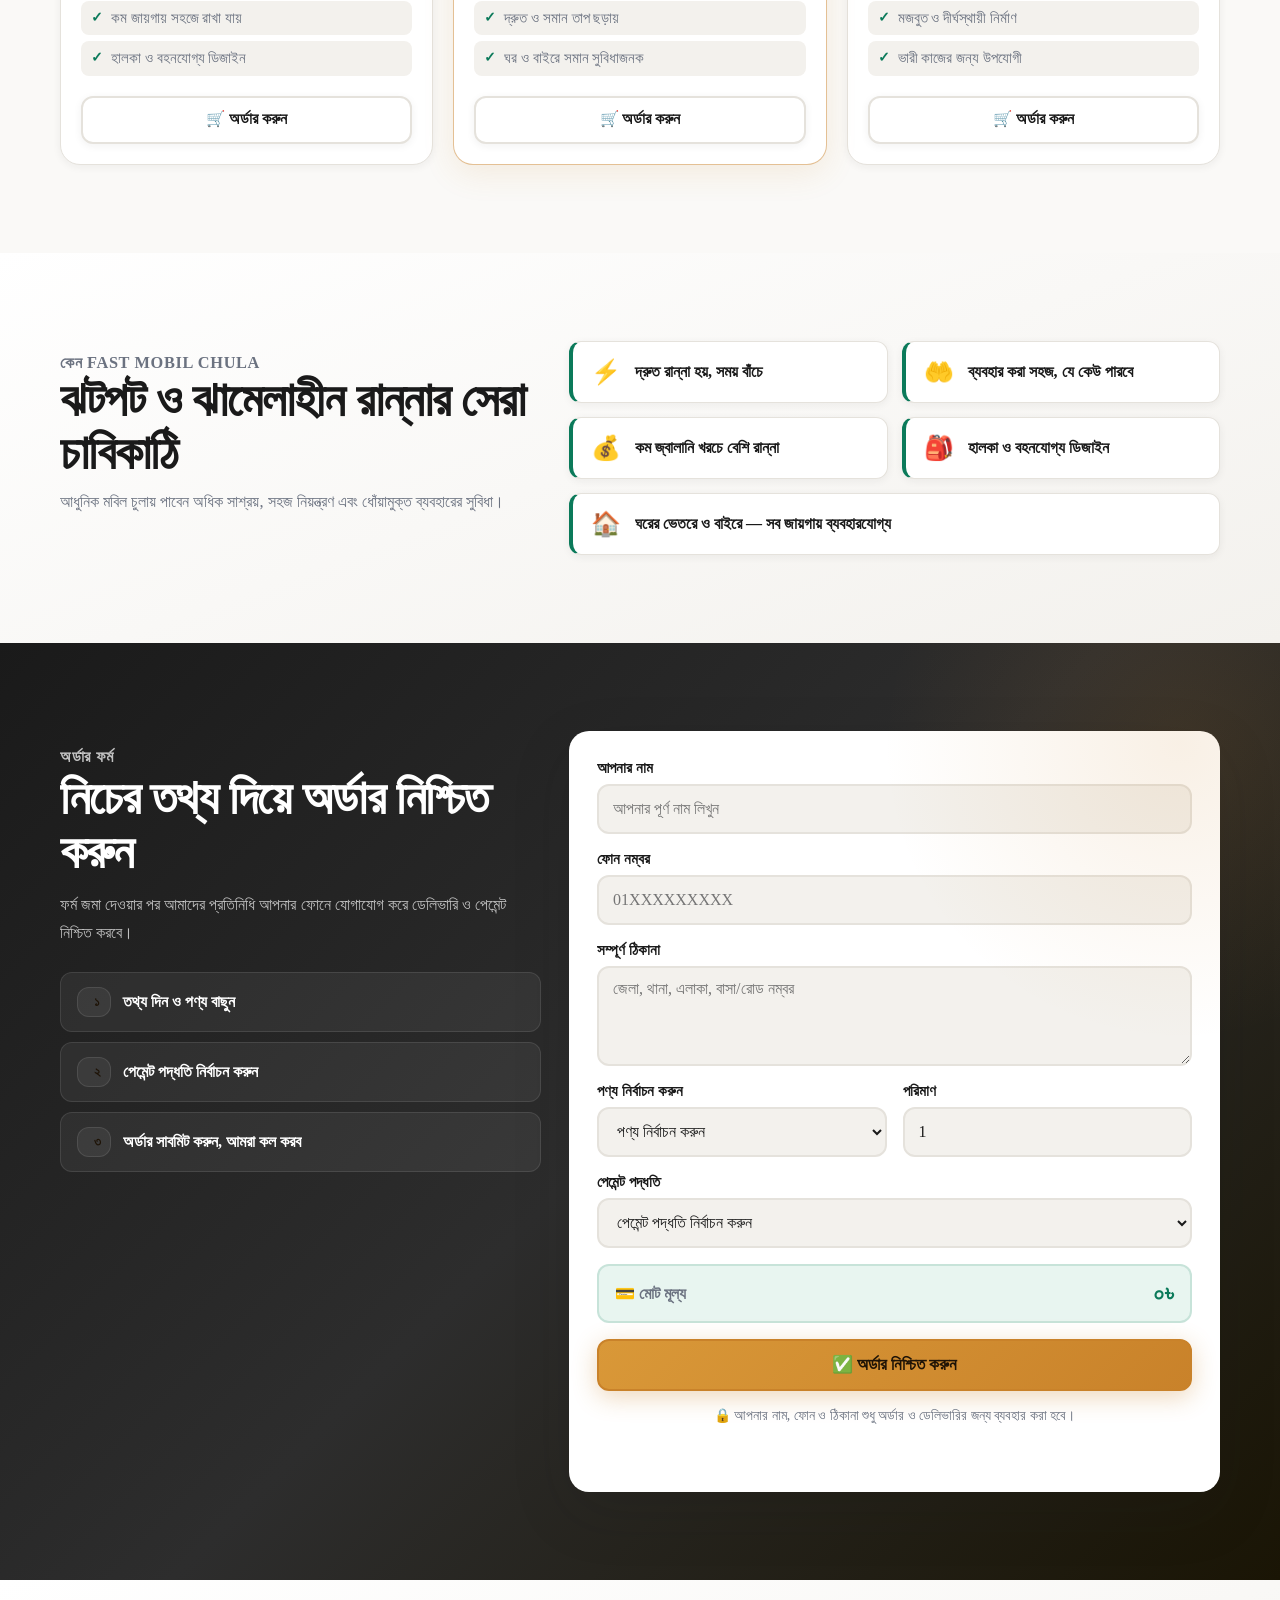
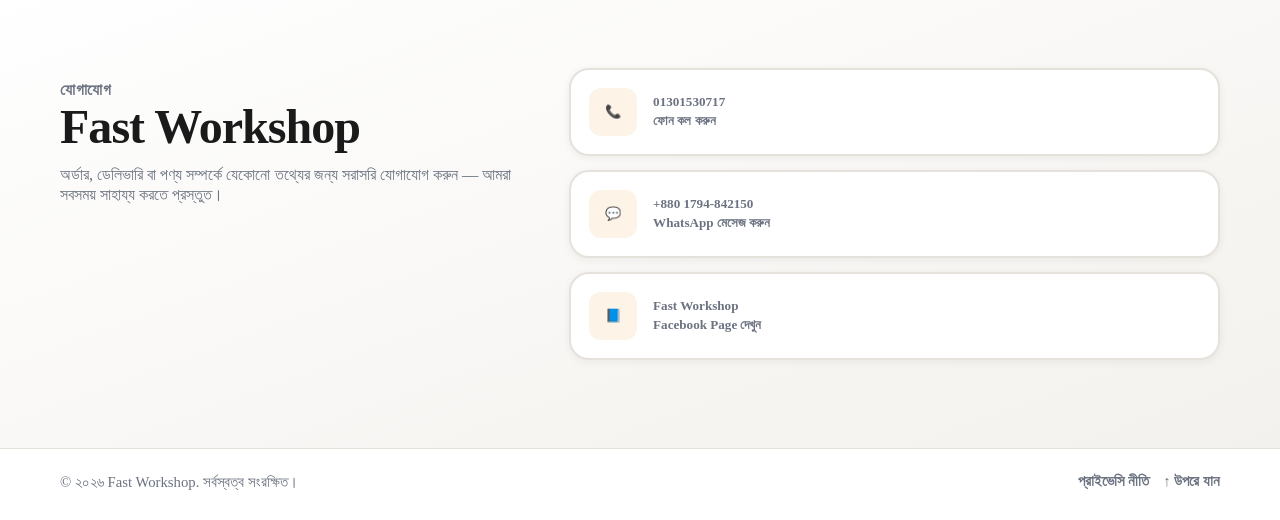
==== commit 0b310aef: "ui: premium redesign - icons, animations, improved cards and contact section" ====
--- a/index.html
+++ b/index.html
@@ -28,6 +28,14 @@
     />
     <meta property="og:url" content="https://abdulazizbinmostafa.github.io/fast-workshop-1.0/" />
     <meta property="og:locale" content="bn_BD" />
+
+    <!-- Google Fonts -->
+    <link rel="preconnect" href="https://fonts.googleapis.com" />
+    <link rel="preconnect" href="https://fonts.gstatic.com" crossorigin />
+    <link
+      href="https://fonts.googleapis.com/css2?family=Hind+Siliguri:wght@400;500;600;700&family=Inter:wght@400;600;700;800;900&display=swap"
+      rel="stylesheet"
+    />
 
     <link
       rel="preload"
@@ -88,6 +96,7 @@
   <body>
     <a class="skip-link" href="#order">অর্ডার ফর্মে যান</a>
 
+    <!-- ── Header ── -->
     <header class="site-header">
       <div class="container header-inner">
         <a class="logo" href="#home" aria-label="Fast Workshop হোম">
@@ -105,7 +114,8 @@
     </header>
 
     <main id="home">
-      <!-- Hero -->
+
+      <!-- ── Hero ── -->
       <section class="hero" aria-label="Fast Mobil Chula">
         <img
           class="hero-bg"
@@ -122,13 +132,13 @@
           <h1>Fast Mobil Chula</h1>
           <p class="hero-subtitle">দ্রুত রান্না, কম খরচ, সহজ ব্যবহার</p>
           <p class="hero-text">
-            অতিরিক্ত গ্যাস বিল আর ধোঁয়াময় রান্নাঘরের দিন শেষ। আধুনিক মবিল
-            চুলায় পাবেন অধিক সাশ্রয় এবং কালিমুক্ত সহজ রান্নার নিশ্চয়তা।
+            অতিরিক্ত গ্যাস বিল আর ধোঁয়াময় রান্নাঘরের দিন শেষ। আধুনিক মবিল
+            চুলায় পাবেন অধিক সাশ্রয় এবং কালিমুক্ত সহজ রান্নার নিশ্চয়তা।
           </p>
 
           <div class="hero-actions">
-            <a class="btn btn-primary" href="#order">এখনই অর্ডার করুন</a>
-            <a class="btn btn-light" href="#products">পণ্য দেখুন</a>
+            <a class="btn btn-primary" href="#order">🛒 এখনই অর্ডার করুন</a>
+            <a class="btn btn-light" href="#products">পণ্য দেখুন →</a>
           </div>
 
           <div class="hero-meta" aria-label="মূল সুবিধা">
@@ -139,29 +149,43 @@
         </div>
       </section>
 
-      <!-- Trust -->
+      <!-- ── Trust Bar ── -->
       <section class="trust-section" aria-label="ভরসার কারণ">
         <div class="container trust-grid">
-          <div>✓ দ্রুত ডেলিভারি</div>
-          <div>✓ নিরাপদ পেমেন্ট</div>
-          <div>✓ মানসম্মত পণ্য</div>
-          <div>✓ গ্রাহক সেবা</div>
+          <div>
+            <span class="trust-icon">🚚</span>
+            দ্রুত ডেলিভারি
+          </div>
+          <div>
+            <span class="trust-icon">🔒</span>
+            নিরাপদ পেমেন্ট
+          </div>
+          <div>
+            <span class="trust-icon">⭐</span>
+            মানসম্মত পণ্য
+          </div>
+          <div>
+            <span class="trust-icon">📞</span>
+            সেরা গ্রাহক সেবা
+          </div>
         </div>
       </section>
 
-      <!-- Products -->
+      <!-- ── Products ── -->
       <section class="section" id="products">
         <div class="container">
           <div class="section-heading">
             <p class="section-kicker">আমাদের পণ্য</p>
-            <h2>আপনার প্রয়োজন অনুযায়ী মডেল বেছে নিন</h2>
+            <h2>আপনার প্রয়োজন অনুযায়ী মডেল বেছে নিন</h2>
             <p>
-              ঘর, দোকান, পিকনিক বা বাইরের ব্যবহারের জন্য সহজে বহনযোগ্য Fast
-              Mobil Chula।
+              ঘর, দোকান, পিকনিক বা বাইরের ব্যবহারের জন্য সহজে বহনযোগ্য
+              Fast Mobil Chula।
             </p>
           </div>
 
           <div class="product-grid">
+
+            <!-- Mini -->
             <article class="product-card">
               <div class="product-image">
                 <img
@@ -175,18 +199,20 @@
               <div class="product-body">
                 <h3>Mini Fast Mobil Chula</h3>
                 <p class="product-code">কোড: FMC001</p>
+                <p class="product-stars">★★★★★</p>
                 <p class="product-price">৳৩,৯৯৯</p>
                 <ul>
-                  <li>ছোট পরিবারের জন্য</li>
-                  <li>কম জায়গায় রাখা যায়</li>
-                  <li>সহজে বহনযোগ্য ডিজাইন</li>
+                  <li>ছোট পরিবারের জন্য আদর্শ</li>
+                  <li>কম জায়গায় সহজে রাখা যায়</li>
+                  <li>হালকা ও বহনযোগ্য ডিজাইন</li>
                 </ul>
                 <button class="btn btn-outline" type="button" data-order-product="FMC001">
-                  অর্ডার করুন
+                  🛒 অর্ডার করুন
                 </button>
               </div>
             </article>
 
+            <!-- Medium (featured) -->
             <article class="product-card featured">
               <div class="product-image">
                 <img
@@ -200,18 +226,20 @@
               <div class="product-body">
                 <h3>Medium Fast Mobil Chula</h3>
                 <p class="product-code">কোড: FMC002</p>
+                <p class="product-stars">★★★★★</p>
                 <p class="product-price">৳৪,৯৯৯</p>
                 <ul>
-                  <li>বড় পরিবারের জন্য</li>
-                  <li>দ্রুত তাপ ছড়ায়</li>
-                  <li>ঘর ও বাইরের কাজে সুবিধাজনক</li>
+                  <li>বড় পরিবারের জন্য সেরা পছন্দ</li>
+                  <li>দ্রুত ও সমান তাপ ছড়ায়</li>
+                  <li>ঘর ও বাইরে সমান সুবিধাজনক</li>
                 </ul>
                 <button class="btn btn-outline" type="button" data-order-product="FMC002">
-                  অর্ডার করুন
+                  🛒 অর্ডার করুন
                 </button>
               </div>
             </article>
 
+            <!-- Big -->
             <article class="product-card">
               <div class="product-image">
                 <img
@@ -220,73 +248,99 @@
                   loading="lazy"
                   decoding="async"
                 />
-                <span>বড়</span>
+                <span>বড়</span>
               </div>
               <div class="product-body">
                 <h3>Big Fast Mobil Chula</h3>
                 <p class="product-code">কোড: FMC003</p>
+                <p class="product-stars">★★★★★</p>
                 <p class="product-price">৳৬,৯৯৯</p>
                 <ul>
-                  <li>হোটেল, রেস্টুরেন্টের জন্য</li>
-                  <li>মজবুত নির্মাণ</li>
-                  <li>দীর্ঘস্থায়ী ব্যবহারের জন্য তৈরি</li>
+                  <li>হোটেল, রেস্টুরেন্টের জন্য তৈরি</li>
+                  <li>মজবুত ও দীর্ঘস্থায়ী নির্মাণ</li>
+                  <li>ভারী কাজের জন্য উপযোগী</li>
                 </ul>
                 <button class="btn btn-outline" type="button" data-order-product="FMC003">
-                  অর্ডার করুন
+                  🛒 অর্ডার করুন
                 </button>
               </div>
             </article>
+
           </div>
         </div>
       </section>
 
-      <!-- Details -->
+      <!-- ── Details / Features ── -->
       <section class="section details-section">
         <div class="container details-layout">
           <div class="section-heading left">
             <p class="section-kicker">কেন Fast Mobil Chula</p>
             <h2>ঝটপট ও ঝামেলাহীন রান্নার সেরা চাবিকাঠি</h2>
             <p>
-              আধুনিক মবিল চুলায় পাবেন অধিক সাশ্রয়, সহজ নিয়ন্ত্রণ এবং ধোঁয়ামুক্ত
-              ব্যবহারের সুবিধা।
+              আধুনিক মবিল চুলায় পাবেন অধিক সাশ্রয়, সহজ নিয়ন্ত্রণ এবং
+              ধোঁয়ামুক্ত ব্যবহারের সুবিধা।
             </p>
           </div>
 
           <div class="feature-grid">
-            <div class="feature-item">✓ দ্রুত রান্না</div>
-            <div class="feature-item">✓ ব্যবহার সহজ</div>
-            <div class="feature-item">✓ কম জ্বালানি খরচ</div>
-            <div class="feature-item">✓ বহনযোগ্য ডিজাইন</div>
-            <div class="feature-item wide">✓ ঘরের ও বাইরের ব্যবহারের জন্য উপযোগী</div>
+            <div class="feature-item">
+              <span class="feature-icon">⚡</span>
+              দ্রুত রান্না হয়, সময় বাঁচে
+            </div>
+            <div class="feature-item">
+              <span class="feature-icon">🤲</span>
+              ব্যবহার করা সহজ, যে কেউ পারবে
+            </div>
+            <div class="feature-item">
+              <span class="feature-icon">💰</span>
+              কম জ্বালানি খরচে বেশি রান্না
+            </div>
+            <div class="feature-item">
+              <span class="feature-icon">🎒</span>
+              হালকা ও বহনযোগ্য ডিজাইন
+            </div>
+            <div class="feature-item wide">
+              <span class="feature-icon">🏠</span>
+              ঘরের ভেতরে ও বাইরে — সব জায়গায় ব্যবহারযোগ্য
+            </div>
           </div>
         </div>
       </section>
 
-      <!-- Order -->
+      <!-- ── Order ── -->
       <section class="section order-section" id="order">
         <div class="container order-layout">
           <div class="order-copy">
             <p class="section-kicker">অর্ডার ফর্ম</p>
-            <h2>নিচের তথ্য দিয়ে অর্ডার নিশ্চিত করুন</h2>
+            <h2>নিচের তথ্য দিয়ে অর্ডার নিশ্চিত করুন</h2>
             <p>
-              ফর্ম জমা দেওয়ার পর আমাদের প্রতিনিধি আপনার ফোনে যোগাযোগ করে
+              ফর্ম জমা দেওয়ার পর আমাদের প্রতিনিধি আপনার ফোনে যোগাযোগ করে
               ডেলিভারি ও পেমেন্ট নিশ্চিত করবে।
             </p>
             <div class="order-steps" aria-label="অর্ডারের ধাপ">
-              <span>১. তথ্য দিন</span>
-              <span>২. পণ্য বাছুন</span>
-              <span>৩. অর্ডার নিশ্চিত করুন</span>
+              <span>
+                <span class="step-num">১</span>
+                তথ্য দিন ও পণ্য বাছুন
+              </span>
+              <span>
+                <span class="step-num">২</span>
+                পেমেন্ট পদ্ধতি নির্বাচন করুন
+              </span>
+              <span>
+                <span class="step-num">৩</span>
+                অর্ডার সাবমিট করুন, আমরা কল করব
+              </span>
             </div>
           </div>
 
           <form class="order-form" id="orderForm">
             <div class="form-group">
-              <label for="customerName">নাম</label>
+              <label for="customerName">আপনার নাম</label>
               <input
                 id="customerName"
                 name="Name"
                 type="text"
-                placeholder="আপনার পূর্ণ নাম"
+                placeholder="আপনার পূর্ণ নাম লিখুন"
                 autocomplete="name"
                 required
               />
@@ -324,13 +378,13 @@
                 <select id="productSelect" name="Product" required>
                   <option value="">পণ্য নির্বাচন করুন</option>
                   <option value="Mini Fast Mobil Chula" data-code="FMC001" data-price="3999">
-                    Mini Fast Mobil Chula - ৳৩,৯৯৯
+                    Mini Fast Mobil Chula — ৳৩,৯৯৯
                   </option>
                   <option value="Medium Fast Mobil Chula" data-code="FMC002" data-price="4999">
-                    Medium Fast Mobil Chula - ৳৪,৯৯৯
+                    Medium Fast Mobil Chula — ৳৪,৯৯৯
                   </option>
                   <option value="Big Fast Mobil Chula" data-code="FMC003" data-price="6999">
-                    Big Fast Mobil Chula - ৳৬,৯৯৯
+                    Big Fast Mobil Chula — ৳৬,৯৯৯
                   </option>
                 </select>
                 <input id="productCode" name="Product Code" type="hidden" />
@@ -354,15 +408,14 @@
               <label for="paymentMethod">পেমেন্ট পদ্ধতি</label>
               <select id="paymentMethod" name="Payment Method" required>
                 <option value="">পেমেন্ট পদ্ধতি নির্বাচন করুন</option>
-                <option value="Cash on Delivery">ক্যাশ অন ডেলিভারি</option>
-                <option value="bKash">বিকাশ</option>
-                <option value="Nagad">নগদ</option>
+                <option value="Cash on Delivery">💵 ক্যাশ অন ডেলিভারি</option>
+                <option value="bKash">📱 বিকাশ</option>
+                <option value="Nagad">📱 নগদ</option>
               </select>
             </div>
 
             <div class="payment-extra" id="paymentExtra" hidden>
-              <p>পেমেন্ট সম্পন্ন করার পর Transaction ID দিন। আমরা কখনো PIN, পাসওয়ার্ড বা OTP চাই না।</p>
-
+              <p>⚠️ পেমেন্ট সম্পন্ন করার পর Transaction ID দিন। আমরা কখনো PIN, পাসওয়ার্ড বা OTP চাই না।</p>
               <div class="form-group">
                 <label for="transactionId">Transaction ID</label>
                 <input
@@ -376,18 +429,17 @@
             </div>
 
             <div class="order-total">
-              <span>মোট মূল্য</span>
+              <span>💳 মোট মূল্য</span>
               <strong id="orderTotalView">৳০</strong>
               <input id="orderTotal" name="Order Total" type="hidden" />
             </div>
 
             <button class="btn btn-primary form-submit" type="submit">
-              অর্ডার নিশ্চিত করুন
+              ✅ অর্ডার নিশ্চিত করুন
             </button>
 
             <p class="privacy-note">
-              আপনার নাম, ফোন ও ঠিকানা শুধু অর্ডার নিশ্চিতকরণ এবং ডেলিভারির জন্য
-              ব্যবহার করা হবে।
+              🔒 আপনার নাম, ফোন ও ঠিকানা শুধু অর্ডার ও ডেলিভারির জন্য ব্যবহার করা হবে।
             </p>
 
             <p class="form-status" id="formStatus" role="status" aria-live="polite"></p>
@@ -395,52 +447,64 @@
         </div>
       </section>
 
-      <!-- Contact -->
+      <!-- ── Contact ── -->
       <section class="section contact-section" id="contact">
         <div class="container contact-layout">
           <div>
             <p class="section-kicker">যোগাযোগ</p>
             <h2>Fast Workshop</h2>
             <p>
-              অর্ডার, ডেলিভারি বা পণ্য সম্পর্কে জানতে সরাসরি যোগাযোগ করুন।
+              অর্ডার, ডেলিভারি বা পণ্য সম্পর্কে যেকোনো তথ্যের জন্য
+              সরাসরি যোগাযোগ করুন — আমরা সবসময় সাহায্য করতে প্রস্তুত।
             </p>
           </div>
 
           <div class="contact-list">
-            <a href="tel:01301530717">
-              <span>ফোন</span>
-              01301530717
+            <a href="tel:01301530717" id="contact-phone">
+              <span class="contact-icon">📞</span>
+              <span class="contact-info">
+                <strong>01301530717</strong>
+                <span>ফোন কল করুন</span>
+              </span>
             </a>
-            <a href="https://wa.me/8801794842150" target="_blank" rel="noopener">
-              <span>WhatsApp</span>
-              +880 1794-842150
+            <a href="https://wa.me/8801794842150" target="_blank" rel="noopener" id="contact-whatsapp">
+              <span class="contact-icon">💬</span>
+              <span class="contact-info">
+                <strong>+880 1794-842150</strong>
+                <span>WhatsApp মেসেজ করুন</span>
+              </span>
             </a>
             <a
               href="https://www.facebook.com/profile.php?id=61590583741688"
               target="_blank"
               rel="noopener"
               aria-label="Fast Workshop Facebook Page"
+              id="contact-facebook"
             >
-              <span>Facebook Page</span>
-              Fast Workshop Facebook Page
+              <span class="contact-icon">📘</span>
+              <span class="contact-info">
+                <strong>Fast Workshop</strong>
+                <span>Facebook Page দেখুন</span>
+              </span>
             </a>
           </div>
         </div>
       </section>
     </main>
 
+    <!-- ── Footer ── -->
     <footer class="site-footer">
       <div class="container footer-inner">
         <p>© <span id="currentYear"></span> Fast Workshop. সর্বস্বত্ব সংরক্ষিত।</p>
         <div class="footer-links">
           <a href="privacy.html">প্রাইভেসি নীতি</a>
-          <a href="#home">উপরে যান</a>
+          <a href="#home">↑ উপরে যান</a>
         </div>
       </div>
     </footer>
 
-    <a class="sticky-order" href="#order" aria-label="এখনই অর্ডার করুন">
-      এখনই অর্ডার করুন
+    <a class="sticky-order" href="#order" aria-label="এখনই অর্ডার করুন" id="sticky-order-btn">
+      🛒 এখনই অর্ডার করুন
     </a>
 
     <script src="script.js" defer></script>
--- a/style.css
+++ b/style.css
@@ -1,789 +1,610 @@
+/* ── Design Tokens ─────────────────────────────────────── */
 :root {
-  --bg: #ffffff;
+  --bg: #faf9f7;
   --surface: #ffffff;
-  --soft: #f6f7f4;
-  --text: #202124;
-  --muted: #666b70;
-  --line: #e6e8e2;
+  --soft: #f3f1ed;
+  --text: #1a1a1a;
+  --muted: #6b7280;
+  --line: #e5e2dc;
   --accent: #c9822a;
   --accent-dark: #8b541c;
+  --accent-light: #fdf3e7;
   --green: #0b7a5a;
+  --green-light: #e8f5f0;
   --red: #b23b32;
-  --shadow: 0 18px 45px rgba(32, 33, 36, 0.1);
-  --radius: 8px;
-}
-
-* {
-  box-sizing: border-box;
-}
-
-html {
-  scroll-behavior: smooth;
-}
+  --shadow-sm: 0 2px 8px rgba(26,26,26,0.06);
+  --shadow: 0 8px 32px rgba(26,26,26,0.10);
+  --shadow-lg: 0 20px 60px rgba(26,26,26,0.14);
+  --radius: 12px;
+  --radius-sm: 8px;
+  --radius-lg: 20px;
+  --transition: 0.22s cubic-bezier(0.4,0,0.2,1);
+}
+
+/* ── Reset ─────────────────────────────────────────────── */
+*, *::before, *::after { box-sizing: border-box; }
+html { scroll-behavior: smooth; }
 
 body {
   margin: 0;
   background: var(--bg);
   color: var(--text);
-  font-family: "Noto Sans Bengali", "Hind Siliguri", "Segoe UI", Arial, sans-serif;
-  line-height: 1.65;
-}
-
-body,
-button,
-input,
-select,
-textarea {
-  font: inherit;
-}
-
-img {
-  display: block;
-  max-width: 100%;
-}
-
-a {
-  color: inherit;
-  text-decoration: none;
-}
-
-button {
-  cursor: pointer;
-}
-
+  font-family: 'Hind Siliguri', 'Noto Sans Bengali', 'Inter', 'Segoe UI', Arial, sans-serif;
+  line-height: 1.7;
+  -webkit-font-smoothing: antialiased;
+}
+
+body, button, input, select, textarea { font: inherit; }
+img { display: block; max-width: 100%; }
+a { color: inherit; text-decoration: none; }
+button { cursor: pointer; }
+
+/* ── Layout ────────────────────────────────────────────── */
 .container {
-  width: min(1120px, calc(100% - 32px));
+  width: min(1160px, calc(100% - 32px));
   margin-inline: auto;
 }
 
+/* ── Skip Link ─────────────────────────────────────────── */
 .skip-link {
-  position: fixed;
-  top: 12px;
-  left: 12px;
-  z-index: 100;
-  padding: 10px 14px;
-  background: var(--text);
-  color: #fff;
-  border-radius: var(--radius);
-  transform: translateY(-140%);
-  transition: transform 0.2s ease;
-}
-
-.skip-link:focus {
-  transform: translateY(0);
-}
-
+  position: fixed; top: 12px; left: 12px; z-index: 100;
+  padding: 10px 14px; background: var(--text); color: #fff;
+  border-radius: var(--radius-sm);
+  transform: translateY(-140%); transition: transform 0.2s ease;
+}
+.skip-link:focus { transform: translateY(0); }
+
+/* ── Header ────────────────────────────────────────────── */
 .site-header {
-  position: sticky;
-  top: 0;
-  z-index: 50;
-  background: rgba(255, 255, 255, 0.92);
+  position: sticky; top: 0; z-index: 50;
+  background: rgba(255,255,255,0.88);
   border-bottom: 1px solid var(--line);
-  backdrop-filter: blur(14px);
+  backdrop-filter: blur(20px);
+  -webkit-backdrop-filter: blur(20px);
 }
 
 .header-inner {
-  display: flex;
-  align-items: center;
-  justify-content: space-between;
-  gap: 12px;
-  min-height: 64px;
+  display: flex; align-items: center;
+  justify-content: space-between; gap: 12px;
+  min-height: 68px;
 }
 
 .logo {
-  display: inline-flex;
-  align-items: center;
-  gap: 9px;
-  color: var(--text);
-  font-weight: 800;
+  display: inline-flex; align-items: center;
+  gap: 10px; color: var(--text);
+  font-weight: 800; white-space: nowrap;
+  font-size: 1.05rem;
+}
+
+.logo-mark {
+  display: grid; width: 36px; height: 36px;
+  place-items: center; color: #fff;
+  background: linear-gradient(135deg, var(--accent), var(--accent-dark));
+  border-radius: var(--radius-sm); line-height: 1;
+  font-weight: 900; font-size: 1.1rem;
+  box-shadow: 0 4px 12px rgba(201,130,42,0.35);
+}
+
+.main-nav {
+  display: flex; gap: 2px;
+  overflow-x: auto; scrollbar-width: none;
+}
+.main-nav::-webkit-scrollbar { display: none; }
+
+.main-nav a {
+  padding: 8px 12px; color: var(--muted);
+  border-radius: var(--radius-sm);
+  font-size: 0.94rem; font-weight: 600;
   white-space: nowrap;
-}
-
-.logo-mark {
-  display: grid;
-  width: 34px;
-  height: 34px;
-  place-items: center;
-  color: #fff;
-  background: var(--text);
-  border: 2px solid var(--accent);
-  border-radius: var(--radius);
-  line-height: 1;
-}
-
-.main-nav {
-  display: flex;
-  gap: 2px;
-  overflow-x: auto;
-  scrollbar-width: none;
-}
-
-.main-nav::-webkit-scrollbar {
-  display: none;
-}
-
-.main-nav a {
-  padding: 9px 10px;
-  color: var(--muted);
-  border-radius: var(--radius);
-  font-size: 0.94rem;
-  font-weight: 600;
-  white-space: nowrap;
-  transition: color 0.2s ease, background 0.2s ease;
-}
-
-.main-nav a:hover,
-.main-nav a:focus-visible {
-  color: var(--text);
-  background: var(--soft);
-  outline: 0;
-}
-
+  transition: color var(--transition), background var(--transition);
+}
+.main-nav a:hover, .main-nav a:focus-visible {
+  color: var(--text); background: var(--soft); outline: 0;
+}
+
+/* ── Hero ──────────────────────────────────────────────── */
 .hero {
-  position: relative;
-  display: grid;
-  min-height: min(720px, calc(100svh - 104px));
-  overflow: hidden;
-  color: #fff;
-}
-
-.hero-bg,
-.hero-overlay {
-  position: absolute;
-  inset: 0;
-  width: 100%;
-  height: 100%;
-}
-
-.hero-bg {
-  object-fit: cover;
-  object-position: 54% center;
-}
+  position: relative; display: grid;
+  min-height: min(740px, calc(100svh - 104px));
+  overflow: hidden; color: #fff;
+}
+
+.hero-bg, .hero-overlay {
+  position: absolute; inset: 0;
+  width: 100%; height: 100%;
+}
+
+.hero-bg { object-fit: cover; object-position: 54% center; }
 
 .hero-overlay {
   background:
-    linear-gradient(180deg, rgba(0, 0, 0, 0.22), rgba(0, 0, 0, 0.68)),
-    linear-gradient(90deg, rgba(0, 0, 0, 0.72), rgba(0, 0, 0, 0.16));
+    linear-gradient(180deg, rgba(0,0,0,0.18) 0%, rgba(0,0,0,0.72) 100%),
+    linear-gradient(90deg, rgba(0,0,0,0.78) 0%, rgba(0,0,0,0.12) 60%);
 }
 
 .hero-content {
-  position: relative;
-  z-index: 1;
-  align-self: end;
-  padding-block: 92px 44px;
-}
-
-.eyebrow,
+  position: relative; z-index: 1;
+  align-self: end; padding-block: 96px 52px;
+}
+
+.eyebrow {
+  display: inline-flex; align-items: center; gap: 8px;
+  margin: 0 0 14px;
+  color: var(--accent);
+  font-size: 0.82rem; font-weight: 800;
+  letter-spacing: 0.04em; text-transform: uppercase;
+}
+
+.eyebrow::before {
+  content: '';
+  display: inline-block; width: 24px; height: 2px;
+  background: var(--accent); border-radius: 2px;
+}
+
 .section-kicker {
+  display: inline-flex; align-items: center; gap: 8px;
   margin: 0 0 10px;
   color: var(--accent);
-  font-size: 0.83rem;
-  font-weight: 800;
-  letter-spacing: 0;
-}
-
-.hero h1,
-.section-heading h2,
-.order-copy h2,
-.contact-layout h2 {
-  margin: 0;
-  line-height: 1.15;
-  letter-spacing: 0;
+  font-size: 0.82rem; font-weight: 800;
+  letter-spacing: 0.04em; text-transform: uppercase;
+}
+
+.hero h1, .section-heading h2, .order-copy h2, .contact-layout h2 {
+  margin: 0; line-height: 1.12; letter-spacing: -0.01em;
 }
 
 .hero h1 {
   max-width: 760px;
-  font-size: clamp(2.4rem, 9vw, 5.9rem);
-  text-shadow: 0 10px 30px rgba(0, 0, 0, 0.26);
+  font-size: clamp(2.6rem, 9vw, 6rem);
+  text-shadow: 0 4px 24px rgba(0,0,0,0.3);
 }
 
 .hero-subtitle {
-  margin: 10px 0 0;
-  max-width: 760px;
-  font-size: clamp(1.15rem, 4vw, 2rem);
-  font-weight: 800;
+  margin: 12px 0 0; max-width: 700px;
+  font-size: clamp(1.1rem, 3.5vw, 1.9rem);
+  font-weight: 700; color: rgba(255,255,255,0.92);
 }
 
 .hero-text {
-  max-width: 650px;
-  margin: 14px 0 0;
-  color: rgba(255, 255, 255, 0.9);
-  font-size: 1rem;
+  max-width: 600px; margin: 16px 0 0;
+  color: rgba(255,255,255,0.82); font-size: 1rem; line-height: 1.75;
 }
 
 .hero-actions {
-  display: flex;
-  flex-wrap: wrap;
-  gap: 10px;
-  margin-top: 24px;
-}
-
+  display: flex; flex-wrap: wrap;
+  gap: 12px; margin-top: 28px;
+}
+
+/* ── Buttons ───────────────────────────────────────────── */
 .btn {
-  display: inline-flex;
-  align-items: center;
-  justify-content: center;
-  min-height: 46px;
-  padding: 12px 18px;
-  border: 1px solid transparent;
-  border-radius: var(--radius);
-  font-weight: 800;
-  line-height: 1.2;
-  transition: transform 0.2s ease, border-color 0.2s ease, background 0.2s ease, color 0.2s ease;
-}
-
-.btn:hover,
-.btn:focus-visible {
-  transform: translateY(-1px);
-  outline: 0;
-}
+  display: inline-flex; align-items: center;
+  justify-content: center; gap: 8px;
+  min-height: 48px; padding: 12px 22px;
+  border: 2px solid transparent;
+  border-radius: var(--radius); font-weight: 800;
+  line-height: 1.2; font-size: 0.97rem;
+  transition: transform var(--transition), box-shadow var(--transition),
+    border-color var(--transition), background var(--transition), color var(--transition);
+}
+.btn:hover, .btn:focus-visible { transform: translateY(-2px); outline: 0; }
+.btn:active { transform: translateY(0); }
 
 .btn-primary {
   color: #1e1306;
-  background: var(--accent);
+  background: linear-gradient(135deg, #d99838 0%, var(--accent) 100%);
   border-color: var(--accent);
-  box-shadow: 0 12px 28px rgba(201, 130, 42, 0.26);
-}
-
-.btn-primary:hover,
-.btn-primary:focus-visible {
-  background: #d99838;
-  border-color: #d99838;
+  box-shadow: 0 6px 24px rgba(201,130,42,0.32);
+}
+.btn-primary:hover, .btn-primary:focus-visible {
+  box-shadow: 0 12px 36px rgba(201,130,42,0.42);
+  background: linear-gradient(135deg, #e5a840 0%, #d99838 100%);
 }
 
 .btn-light {
   color: #fff;
-  background: rgba(255, 255, 255, 0.13);
-  border-color: rgba(255, 255, 255, 0.48);
-}
+  background: rgba(255,255,255,0.12);
+  border-color: rgba(255,255,255,0.52);
+  backdrop-filter: blur(8px);
+}
+.btn-light:hover { background: rgba(255,255,255,0.22); border-color: rgba(255,255,255,0.7); }
 
 .btn-outline {
-  width: 100%;
-  color: var(--text);
+  width: 100%; color: var(--text);
+  background: #fff; border-color: var(--line);
+  box-shadow: var(--shadow-sm);
+}
+.btn-outline:hover, .btn-outline:focus-visible {
+  color: #fff;
+  background: linear-gradient(135deg, var(--accent), var(--accent-dark));
+  border-color: var(--accent);
+  box-shadow: 0 6px 20px rgba(201,130,42,0.28);
+}
+
+/* ── Hero Meta ─────────────────────────────────────────── */
+.hero-meta {
+  display: flex; flex-wrap: wrap; gap: 8px 20px;
+  margin-top: 28px; color: rgba(255,255,255,0.9);
+  font-size: 0.93rem; font-weight: 700;
+}
+.hero-meta span {
+  position: relative; padding-left: 14px;
+}
+.hero-meta span::before {
+  content: ''; position: absolute;
+  top: 50%; left: 0;
+  transform: translateY(-50%);
+  width: 6px; height: 6px;
+  background: var(--accent); border-radius: 50%;
+}
+
+/* ── Trust Bar ─────────────────────────────────────────── */
+.trust-section {
   background: #fff;
-  border-color: #d7d9d3;
-}
-
-.btn-outline:hover,
-.btn-outline:focus-visible {
-  color: #fff;
-  background: var(--text);
-  border-color: var(--text);
-}
-
-.hero-meta {
-  display: flex;
-  flex-wrap: wrap;
-  gap: 10px 18px;
-  margin-top: 24px;
-  color: rgba(255, 255, 255, 0.88);
-  font-size: 0.95rem;
-  font-weight: 700;
-}
-
-.hero-meta span {
-  position: relative;
-}
-
-.hero-meta span + span::before {
-  content: "";
-  position: absolute;
-  top: 50%;
-  left: -10px;
-  width: 4px;
-  height: 4px;
-  background: var(--accent);
-  border-radius: 50%;
-}
-
-.trust-section {
   border-block: 1px solid var(--line);
-  background: #fff;
 }
 
 .trust-grid {
   display: grid;
   grid-template-columns: repeat(2, 1fr);
-  gap: 1px;
-  padding-block: 12px;
-  color: var(--text);
-  font-weight: 800;
+  gap: 8px; padding-block: 16px;
 }
 
 .trust-grid div {
-  padding: 12px;
+  display: flex; align-items: center;
+  justify-content: center; gap: 8px;
+  padding: 14px 12px;
   background: var(--soft);
   border-radius: var(--radius);
-  text-align: center;
-}
-
-.section {
-  padding-block: 56px;
-  scroll-margin-top: 76px;
-}
+  color: var(--text); font-weight: 800;
+  font-size: 0.9rem;
+  border: 1px solid var(--line);
+  transition: background var(--transition), transform var(--transition);
+}
+.trust-grid div:hover { background: var(--accent-light); transform: translateY(-1px); }
+
+.trust-icon {
+  font-size: 1.3rem; line-height: 1;
+}
+
+/* ── Sections ──────────────────────────────────────────── */
+.section { padding-block: 64px; scroll-margin-top: 76px; }
 
 .section-heading {
-  max-width: 720px;
-  margin: 0 auto 26px;
-  text-align: center;
-}
-
-.section-heading.left {
-  margin: 0;
-  text-align: left;
-}
-
-.section-heading h2,
-.order-copy h2,
-.contact-layout h2 {
+  max-width: 720px; margin: 0 auto 36px; text-align: center;
+}
+.section-heading.left { margin: 0; text-align: left; }
+
+.section-heading h2, .order-copy h2, .contact-layout h2 {
   color: var(--text);
-  font-size: clamp(1.7rem, 5vw, 3rem);
-}
-
-.section-heading p,
-.order-copy p,
-.contact-layout p {
-  margin: 12px 0 0;
-  color: var(--muted);
-}
-
-.product-grid {
-  display: grid;
-  gap: 16px;
-}
+  font-size: clamp(1.8rem, 5vw, 3rem);
+  letter-spacing: -0.02em;
+}
+.section-heading p, .order-copy p, .contact-layout > div > p {
+  margin: 12px 0 0; color: var(--muted); font-size: 1.02rem;
+}
+
+/* ── Product Cards ─────────────────────────────────────── */
+.product-grid { display: grid; gap: 20px; }
 
 .product-card {
-  overflow: hidden;
-  background: var(--surface);
+  overflow: hidden; background: var(--surface);
   border: 1px solid var(--line);
-  border-radius: var(--radius);
-  box-shadow: 0 8px 24px rgba(32, 33, 36, 0.06);
-  transition: transform 0.2s ease, box-shadow 0.2s ease;
-}
-
+  border-radius: var(--radius-lg);
+  box-shadow: var(--shadow-sm);
+  transition: transform var(--transition), box-shadow var(--transition), border-color var(--transition);
+  display: flex; flex-direction: column;
+}
 .product-card:hover {
-  transform: translateY(-3px);
-  box-shadow: var(--shadow);
+  transform: translateY(-6px);
+  box-shadow: var(--shadow-lg);
+  border-color: rgba(201,130,42,0.25);
 }
 
 .product-card.featured {
-  border-color: rgba(201, 130, 42, 0.52);
+  border-color: rgba(201,130,42,0.5);
+  box-shadow: 0 8px 32px rgba(201,130,42,0.12);
+  position: relative;
+}
+.product-card.featured::before {
+  content: '⭐ জনপ্রিয়';
+  position: absolute; top: 0; right: 0;
+  padding: 6px 14px;
+  background: linear-gradient(135deg, var(--accent), var(--accent-dark));
+  color: #fff; font-size: 0.74rem; font-weight: 800;
+  border-radius: 0 var(--radius-lg) 0 var(--radius-lg);
+  z-index: 2;
 }
 
 .product-image {
-  position: relative;
-  aspect-ratio: 4 / 3;
-  background: var(--soft);
-  overflow: hidden;
-}
-
+  position: relative; aspect-ratio: 4/3;
+  background: var(--soft); overflow: hidden;
+}
 .product-image img {
-  width: 100%;
-  height: 100%;
-  object-fit: cover;
-}
+  width: 100%; height: 100%; object-fit: cover;
+  transition: transform 0.4s cubic-bezier(0.4,0,0.2,1);
+}
+.product-card:hover .product-image img { transform: scale(1.04); }
 
 .product-image span {
-  position: absolute;
-  top: 10px;
-  left: 10px;
-  padding: 5px 9px;
+  position: absolute; top: 12px; left: 12px;
+  padding: 6px 12px;
   color: #fff;
-  background: rgba(32, 33, 36, 0.82);
-  border-radius: var(--radius);
-  font-size: 0.76rem;
-  font-weight: 800;
+  background: linear-gradient(135deg, rgba(32,33,36,0.9), rgba(32,33,36,0.7));
+  backdrop-filter: blur(8px);
+  border-radius: var(--radius-sm);
+  font-size: 0.78rem; font-weight: 800;
+  border: 1px solid rgba(255,255,255,0.15);
 }
 
 .product-body {
-  padding: 18px;
+  padding: 20px; display: flex;
+  flex-direction: column; flex: 1;
 }
 
 .product-body h3 {
-  margin: 0;
-  font-size: 1.18rem;
-  line-height: 1.3;
+  margin: 0; font-size: 1.15rem; line-height: 1.3;
+  letter-spacing: -0.01em;
 }
 
 .product-code {
-  margin: 6px 0 0;
-  color: var(--muted);
-  font-size: 0.92rem;
+  margin: 5px 0 0; color: var(--muted);
+  font-size: 0.85rem; font-weight: 600;
+}
+
+.product-stars {
+  margin: 8px 0 0; color: #f59e0b;
+  font-size: 0.9rem; letter-spacing: 1px;
 }
 
 .product-price {
   margin: 10px 0 0;
-  color: var(--accent-dark);
-  font-size: 1.55rem;
-  font-weight: 900;
+  background: linear-gradient(90deg, var(--accent-dark), var(--accent));
+  -webkit-background-clip: text; -webkit-text-fill-color: transparent;
+  background-clip: text;
+  font-size: 1.65rem; font-weight: 900;
 }
 
 .product-body ul {
-  display: grid;
-  gap: 6px;
-  margin: 14px 0 18px;
-  padding-left: 18px;
-  color: var(--muted);
-}
-
+  display: grid; gap: 6px;
+  margin: 14px 0 20px;
+  padding: 0; list-style: none;
+  color: var(--muted); font-size: 0.94rem;
+  flex: 1;
+}
+.product-body ul li {
+  display: flex; align-items: flex-start; gap: 8px;
+  padding: 6px 10px;
+  background: var(--soft);
+  border-radius: var(--radius-sm);
+  line-height: 1.5;
+}
+.product-body ul li::before {
+  content: '✓'; color: var(--green);
+  font-weight: 900; font-size: 0.85rem;
+  flex-shrink: 0; padding-top: 1px;
+}
+
+/* ── Details / Features ────────────────────────────────── */
 .details-section {
-  background: linear-gradient(180deg, #fff, #f8f9f7);
-}
-
-.details-layout {
-  display: grid;
-  gap: 24px;
-}
-
-.feature-grid {
-  display: grid;
-  gap: 12px;
-}
-
+  background: linear-gradient(160deg, #fff 0%, var(--soft) 100%);
+}
+.details-layout { display: grid; gap: 28px; }
+
+.feature-grid { display: grid; gap: 14px; }
 .feature-item {
-  padding: 16px;
-  background: #fff;
+  display: flex; align-items: center; gap: 14px;
+  padding: 18px; background: #fff;
   border: 1px solid var(--line);
   border-left: 4px solid var(--green);
   border-radius: var(--radius);
-  color: var(--text);
-  font-weight: 800;
-  box-shadow: 0 8px 24px rgba(32, 33, 36, 0.04);
-}
-
+  color: var(--text); font-weight: 800;
+  box-shadow: var(--shadow-sm);
+  transition: transform var(--transition), box-shadow var(--transition);
+}
+.feature-item:hover { transform: translateX(4px); box-shadow: var(--shadow); }
+.feature-icon { font-size: 1.5rem; line-height: 1; flex-shrink: 0; }
+
+/* ── Order Section ─────────────────────────────────────── */
 .order-section {
-  background: var(--text);
-  color: #fff;
-}
-
-.order-layout {
-  display: grid;
-  gap: 24px;
-}
-
-.order-copy {
-  align-self: start;
-}
-
-.order-copy h2,
-.order-copy p {
-  color: #fff;
-}
-
-.order-copy p {
-  color: rgba(255, 255, 255, 0.75);
-}
-
-.order-steps {
-  display: grid;
-  gap: 10px;
-  margin-top: 22px;
-}
-
+  background: linear-gradient(135deg, #1a1a1a 0%, #2d2d2d 50%, #1a1505 100%);
+  color: #fff; position: relative; overflow: hidden;
+}
+.order-section::before {
+  content: ''; position: absolute;
+  width: 600px; height: 600px;
+  background: radial-gradient(circle, rgba(201,130,42,0.12) 0%, transparent 70%);
+  top: -200px; right: -200px; pointer-events: none;
+}
+
+.order-layout { display: grid; gap: 28px; }
+
+.order-copy { align-self: start; }
+.order-copy h2, .order-copy p { color: #fff; }
+.order-copy > p { color: rgba(255,255,255,0.72); line-height: 1.75; }
+
+.order-steps { display: grid; gap: 10px; margin-top: 24px; }
 .order-steps span {
-  padding: 12px 14px;
-  background: rgba(255, 255, 255, 0.08);
-  border: 1px solid rgba(255, 255, 255, 0.12);
-  border-radius: var(--radius);
-  font-weight: 800;
+  display: flex; align-items: center; gap: 12px;
+  padding: 14px 16px;
+  background: rgba(255,255,255,0.06);
+  border: 1px solid rgba(255,255,255,0.1);
+  border-radius: var(--radius); font-weight: 800;
+  transition: background var(--transition);
+}
+.order-steps span:hover { background: rgba(255,255,255,0.1); }
+.step-num {
+  display: grid; place-items: center;
+  width: 28px; height: 28px;
+  background: var(--accent); color: #1e1306;
+  border-radius: 50%; font-size: 0.82rem; font-weight: 900; flex-shrink: 0;
 }
 
 .order-form {
-  display: grid;
-  gap: 15px;
-  padding: 18px;
-  background: #fff;
-  color: var(--text);
-  border-radius: var(--radius);
-  box-shadow: var(--shadow);
-}
-
-.form-grid {
-  display: grid;
-  gap: 15px;
-}
-
-.form-group {
-  display: grid;
-  gap: 7px;
-}
-
-.form-group label {
-  color: var(--text);
-  font-weight: 800;
-}
+  display: grid; gap: 16px;
+  padding: 24px; background: #fff;
+  color: var(--text); border-radius: var(--radius-lg);
+  box-shadow: var(--shadow-lg);
+}
+
+.form-grid { display: grid; gap: 16px; }
+.form-group { display: grid; gap: 7px; }
+.form-group label { color: var(--text); font-weight: 800; font-size: 0.95rem; }
 
 .form-group input,
 .form-group select,
 .form-group textarea {
-  width: 100%;
-  min-height: 48px;
-  padding: 12px 13px;
-  color: var(--text);
-  background: #fff;
-  border: 1px solid #d8dbd4;
-  border-radius: var(--radius);
-  outline: 0;
-  transition: border-color 0.2s ease, box-shadow 0.2s ease;
-}
-
-.form-group textarea {
-  resize: vertical;
-}
-
+  width: 100%; min-height: 50px;
+  padding: 12px 14px; color: var(--text);
+  background: var(--soft); border: 2px solid var(--line);
+  border-radius: var(--radius); outline: 0;
+  transition: border-color var(--transition), box-shadow var(--transition), background var(--transition);
+  font-size: 1rem;
+}
+.form-group textarea { resize: vertical; min-height: 96px; }
 .form-group input:focus,
 .form-group select:focus,
 .form-group textarea:focus {
+  background: #fff;
   border-color: var(--accent);
-  box-shadow: 0 0 0 3px rgba(201, 130, 42, 0.16);
-}
-
-.form-group small {
-  color: var(--muted);
+  box-shadow: 0 0 0 4px rgba(201,130,42,0.14);
 }
 
 .payment-extra {
-  display: grid;
-  gap: 14px;
-  padding: 14px;
-  background: #f7f8f5;
-  border: 1px solid var(--line);
+  display: grid; gap: 14px; padding: 16px;
+  background: var(--accent-light);
+  border: 2px solid rgba(201,130,42,0.2);
   border-radius: var(--radius);
 }
-
-.payment-extra[hidden] {
-  display: none;
-}
-
+.payment-extra[hidden] { display: none; }
 .payment-extra p {
-  margin: 0;
-  color: var(--accent-dark);
-  font-weight: 800;
+  margin: 0; color: var(--accent-dark); font-weight: 700; font-size: 0.92rem;
 }
 
 .order-total {
-  display: flex;
-  align-items: center;
-  justify-content: space-between;
-  gap: 12px;
-  padding: 13px 14px;
-  background: #f7f8f5;
-  border: 1px solid var(--line);
+  display: flex; align-items: center; justify-content: space-between; gap: 12px;
+  padding: 14px 16px;
+  background: var(--green-light);
+  border: 2px solid rgba(11,122,90,0.15);
   border-radius: var(--radius);
 }
-
-.order-total span {
-  color: var(--muted);
-  font-weight: 800;
-}
-
-.order-total strong {
-  color: var(--green);
-  font-size: 1.3rem;
-}
-
-.form-submit {
-  width: 100%;
-}
-
-.form-submit:disabled {
-  cursor: wait;
-  opacity: 0.68;
-  transform: none;
-}
+.order-total span { color: var(--muted); font-weight: 800; }
+.order-total strong { color: var(--green); font-size: 1.45rem; font-weight: 900; }
+
+.form-submit { width: 100%; min-height: 52px; font-size: 1.05rem; }
+.form-submit:disabled { cursor: wait; opacity: 0.68; transform: none; }
 
 .form-status {
-  min-height: 24px;
-  margin: 0;
-  color: var(--muted);
-  font-weight: 800;
-}
-
+  min-height: 24px; margin: 0;
+  color: var(--muted); font-weight: 800; font-size: 0.95rem;
+}
 .privacy-note {
-  margin: 0;
-  color: var(--muted);
-  font-size: 0.9rem;
-}
-
-.form-status.success {
-  color: var(--green);
-}
-
-.form-status.error {
-  color: var(--red);
-}
-
+  margin: 0; color: var(--muted);
+  font-size: 0.86rem; text-align: center;
+}
+.form-status.success { color: var(--green); }
+.form-status.error { color: var(--red); }
+
+/* ── Contact Section ───────────────────────────────────── */
 .contact-section {
-  background: #fff;
-}
-
-.contact-layout {
-  display: grid;
-  gap: 22px;
-}
-
-.contact-list {
-  display: grid;
-  gap: 12px;
-}
+  background: linear-gradient(160deg, #fff 0%, var(--soft) 100%);
+}
+.contact-layout { display: grid; gap: 28px; }
+.contact-list { display: grid; gap: 14px; }
 
 .contact-list a {
-  display: grid;
-  gap: 4px;
-  padding: 15px;
-  border: 1px solid var(--line);
-  border-radius: var(--radius);
-  background: var(--soft);
-  font-weight: 800;
-}
-
-.contact-list span {
-  color: var(--muted);
-  font-size: 0.88rem;
-  font-weight: 700;
-}
-
-.policy-page {
-  max-width: 760px;
-}
-
-.policy-page h1 {
-  margin: 0 0 16px;
-  font-size: clamp(2rem, 7vw, 3.5rem);
-  line-height: 1.15;
-}
-
-.policy-page h2 {
-  margin: 28px 0 8px;
-  font-size: 1.25rem;
-  line-height: 1.25;
-}
-
-.policy-page p {
-  margin: 0;
-  color: var(--muted);
-}
-
-.policy-page a {
-  color: var(--accent-dark);
-  font-weight: 800;
-}
-
+  display: flex; align-items: center; gap: 16px;
+  padding: 18px; border: 2px solid var(--line);
+  border-radius: var(--radius-lg); background: #fff;
+  font-weight: 800; font-size: 1rem;
+  box-shadow: var(--shadow-sm);
+  transition: transform var(--transition), box-shadow var(--transition), border-color var(--transition);
+}
+.contact-list a:hover {
+  transform: translateY(-3px); box-shadow: var(--shadow);
+  border-color: var(--accent);
+}
+.contact-icon {
+  width: 48px; height: 48px; flex-shrink: 0;
+  display: grid; place-items: center;
+  background: var(--accent-light);
+  border-radius: var(--radius); font-size: 1.4rem; line-height: 1;
+}
+.contact-info { display: grid; gap: 3px; }
+.contact-list span { color: var(--muted); font-size: 0.82rem; font-weight: 700; }
+
+/* ── Policy Page ───────────────────────────────────────── */
+.policy-page { max-width: 760px; }
+.policy-page h1 { margin: 0 0 16px; font-size: clamp(2rem, 7vw, 3.5rem); line-height: 1.15; }
+.policy-page h2 { margin: 28px 0 8px; font-size: 1.25rem; line-height: 1.25; }
+.policy-page p { margin: 0; color: var(--muted); }
+.policy-page a { color: var(--accent-dark); font-weight: 800; }
+
+/* ── Footer ────────────────────────────────────────────── */
 .site-footer {
-  padding-block: 22px 92px;
+  padding-block: 24px 96px;
   color: var(--muted);
   border-top: 1px solid var(--line);
-}
-
+  background: var(--surface);
+}
 .footer-inner {
-  display: flex;
-  flex-wrap: wrap;
-  align-items: center;
-  justify-content: space-between;
-  gap: 10px;
-}
-
-.footer-inner p {
-  margin: 0;
-}
-
-.footer-inner a {
-  font-weight: 800;
-}
-
-.footer-links {
-  display: flex;
-  flex-wrap: wrap;
-  gap: 12px;
-}
-
+  display: flex; flex-wrap: wrap;
+  align-items: center; justify-content: space-between; gap: 12px;
+}
+.footer-inner p { margin: 0; font-size: 0.92rem; }
+.footer-links { display: flex; flex-wrap: wrap; gap: 14px; }
+.footer-links a {
+  font-weight: 700; font-size: 0.92rem;
+  color: var(--muted);
+  padding-bottom: 1px;
+  border-bottom: 1px solid transparent;
+  transition: color var(--transition), border-color var(--transition);
+}
+.footer-links a:hover { color: var(--accent); border-color: var(--accent); }
+
+/* ── Sticky CTA ────────────────────────────────────────── */
 .sticky-order {
-  position: fixed;
-  right: 16px;
-  bottom: 16px;
-  left: 16px;
-  z-index: 40;
-  display: flex;
-  align-items: center;
-  justify-content: center;
-  min-height: 50px;
+  position: fixed; right: 16px; bottom: 16px; left: 16px; z-index: 40;
+  display: flex; align-items: center; justify-content: center;
+  min-height: 52px;
   color: #1e1306;
-  background: var(--accent);
+  background: linear-gradient(135deg, #d99838, var(--accent));
   border-radius: var(--radius);
-  box-shadow: 0 16px 36px rgba(32, 33, 36, 0.22);
-  font-weight: 900;
-  transition: opacity 0.2s ease, transform 0.2s ease;
-}
-
+  box-shadow: 0 8px 32px rgba(201,130,42,0.45);
+  font-weight: 900; font-size: 1rem;
+  transition: opacity var(--transition), transform var(--transition), box-shadow var(--transition);
+}
+.sticky-order:hover { box-shadow: 0 12px 40px rgba(201,130,42,0.55); }
 .sticky-order.is-hidden {
-  pointer-events: none;
-  opacity: 0;
-  transform: translateY(16px);
-}
-
+  pointer-events: none; opacity: 0; transform: translateY(20px);
+}
+
+/* ── Responsive: 680px ─────────────────────────────────── */
 @media (min-width: 680px) {
-  .container {
-    width: min(1120px, calc(100% - 48px));
-  }
-
-  .main-nav {
-    gap: 6px;
-  }
-
-  .hero-content {
-    padding-block: 120px 58px;
-  }
-
-  .trust-grid {
-    grid-template-columns: repeat(4, 1fr);
-  }
-
-  .product-grid {
-    grid-template-columns: repeat(3, minmax(0, 1fr));
-  }
-
-  .form-grid,
-  .feature-grid {
-    grid-template-columns: repeat(2, minmax(0, 1fr));
-  }
-
-  .feature-item.wide {
-    grid-column: 1 / -1;
-  }
-
-  .site-footer {
-    padding-bottom: 26px;
-  }
-
-  .sticky-order {
-    display: none;
-  }
-}
-
+  .container { width: min(1160px, calc(100% - 48px)); }
+  .main-nav { gap: 4px; }
+  .hero-content { padding-block: 128px 64px; }
+  .trust-grid { grid-template-columns: repeat(4, 1fr); }
+  .product-grid { grid-template-columns: repeat(3, minmax(0, 1fr)); }
+  .form-grid, .feature-grid { grid-template-columns: repeat(2, minmax(0, 1fr)); }
+  .feature-item.wide { grid-column: 1 / -1; }
+  .site-footer { padding-bottom: 28px; }
+  .sticky-order { display: none; }
+}
+
+/* ── Responsive: 900px ─────────────────────────────────── */
 @media (min-width: 900px) {
-  .section {
-    padding-block: 76px;
-  }
-
-  .details-layout,
-  .order-layout,
-  .contact-layout {
+  .section { padding-block: 88px; }
+  .details-layout, .order-layout, .contact-layout {
     grid-template-columns: 0.85fr 1.15fr;
     align-items: start;
   }
-
-  .order-form {
-    padding: 24px;
-  }
-}
-
+  .order-form { padding: 28px; }
+}
+
+/* ── Reduced Motion ────────────────────────────────────── */
 @media (prefers-reduced-motion: reduce) {
-  html {
-    scroll-behavior: auto;
-  }
-
-  *,
-  *::before,
-  *::after {
+  html { scroll-behavior: auto; }
+  *, *::before, *::after {
     transition-duration: 0.01ms !important;
     animation-duration: 0.01ms !important;
     animation-iteration-count: 1 !important;
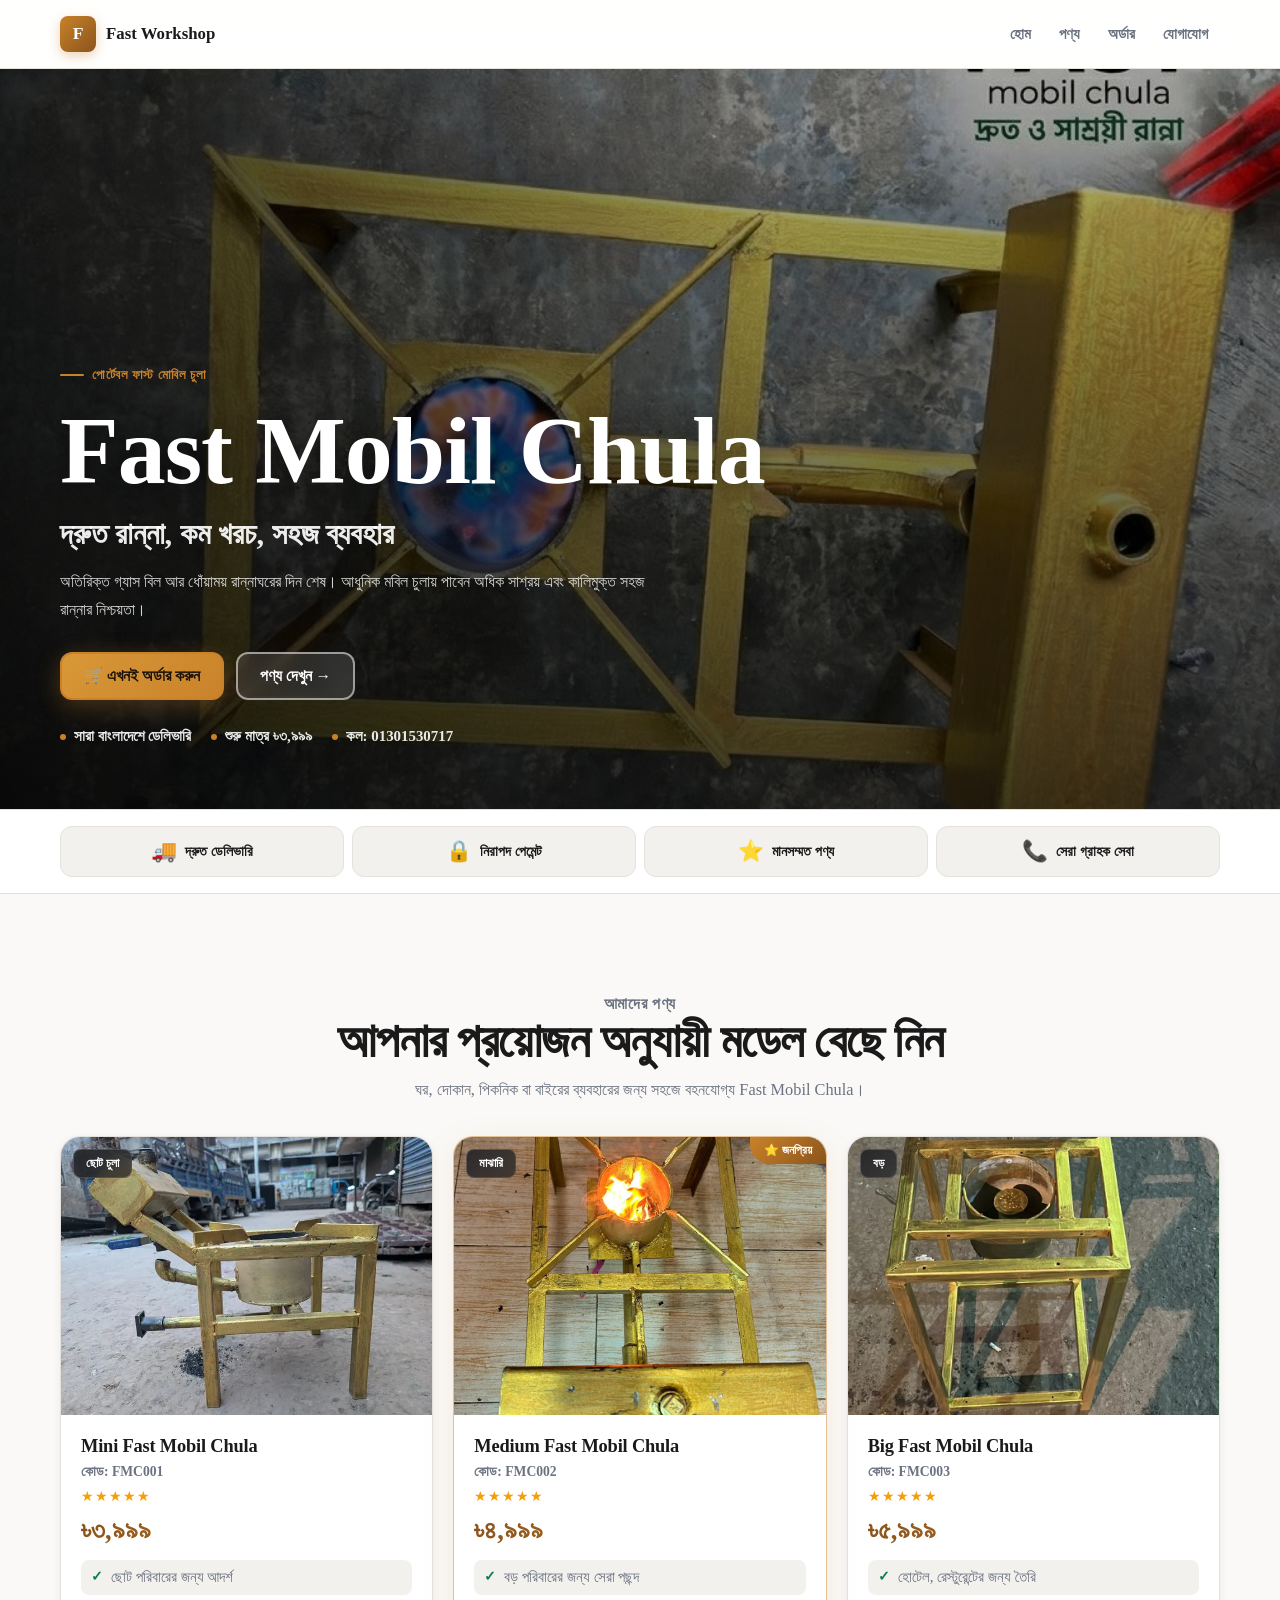
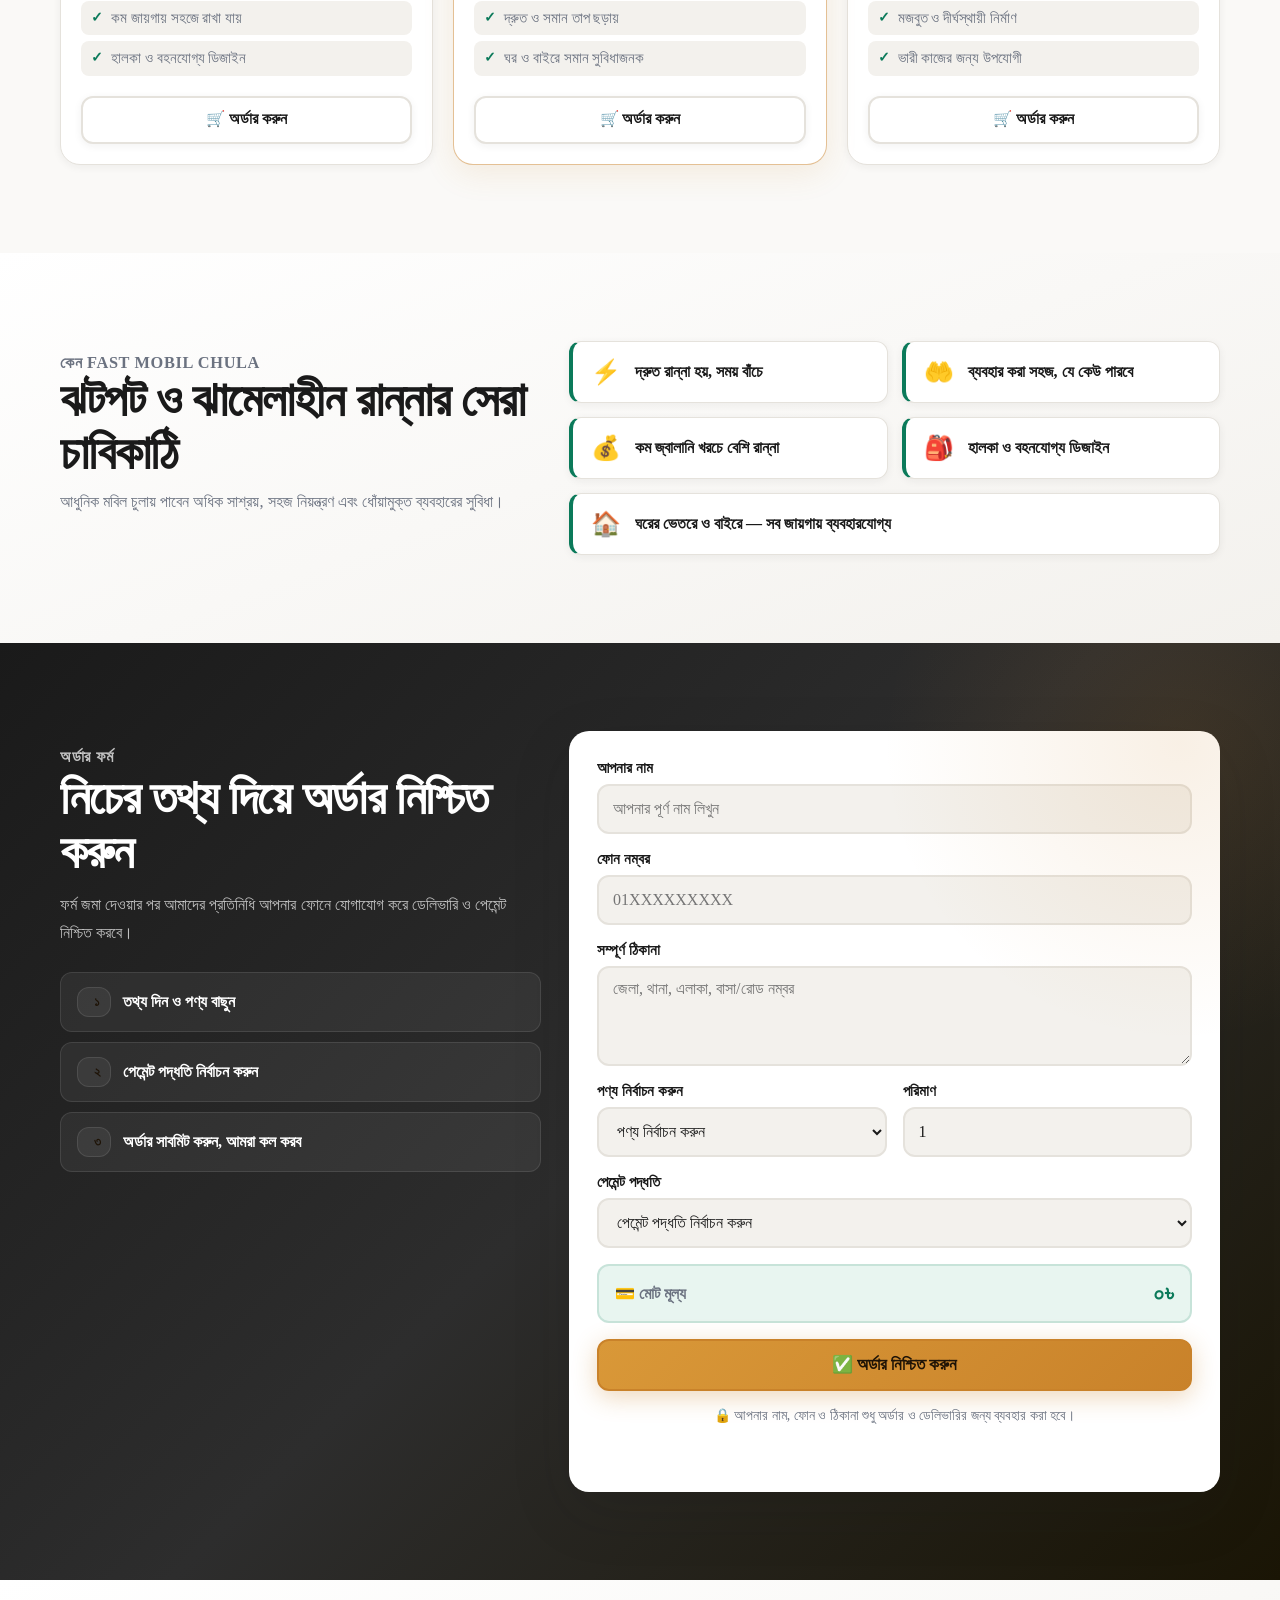
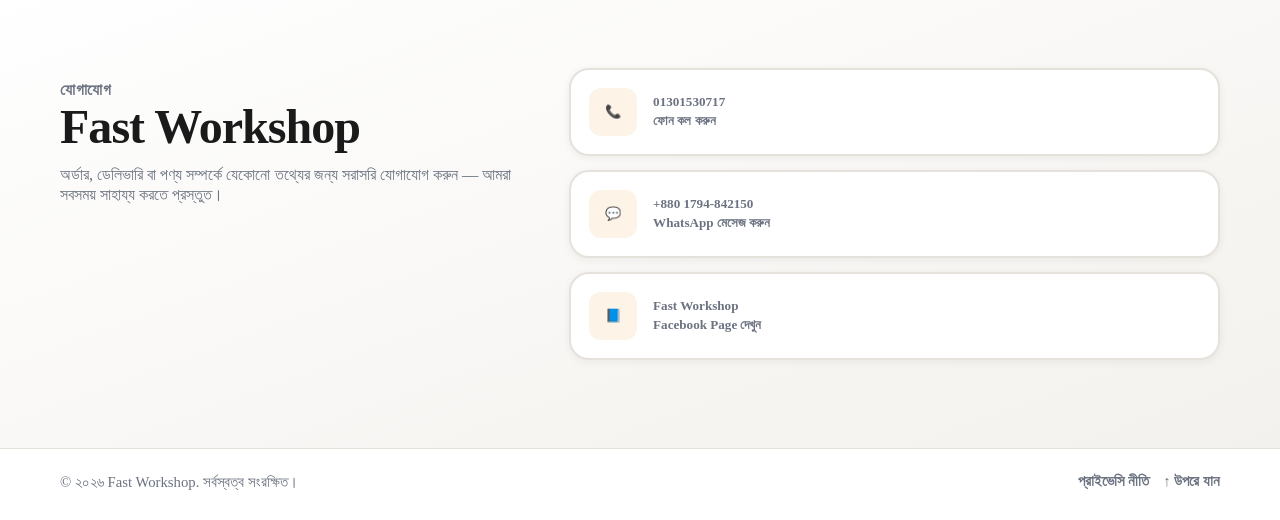
==== commit a5bb7ba2: "Update index.html" ====
--- a/index.html
+++ b/index.html
@@ -85,7 +85,7 @@
             "offers": {
               "@type": "Offer",
               "priceCurrency": "BDT",
-              "price": "6999",
+              "price": "5999",
               "availability": "https://schema.org/InStock"
             }
           }
@@ -254,7 +254,7 @@
                 <h3>Big Fast Mobil Chula</h3>
                 <p class="product-code">কোড: FMC003</p>
                 <p class="product-stars">★★★★★</p>
-                <p class="product-price">৳৬,৯৯৯</p>
+                <p class="product-price">৳৫,৯৯৯</p>
                 <ul>
                   <li>হোটেল, রেস্টুরেন্টের জন্য তৈরি</li>
                   <li>মজবুত ও দীর্ঘস্থায়ী নির্মাণ</li>
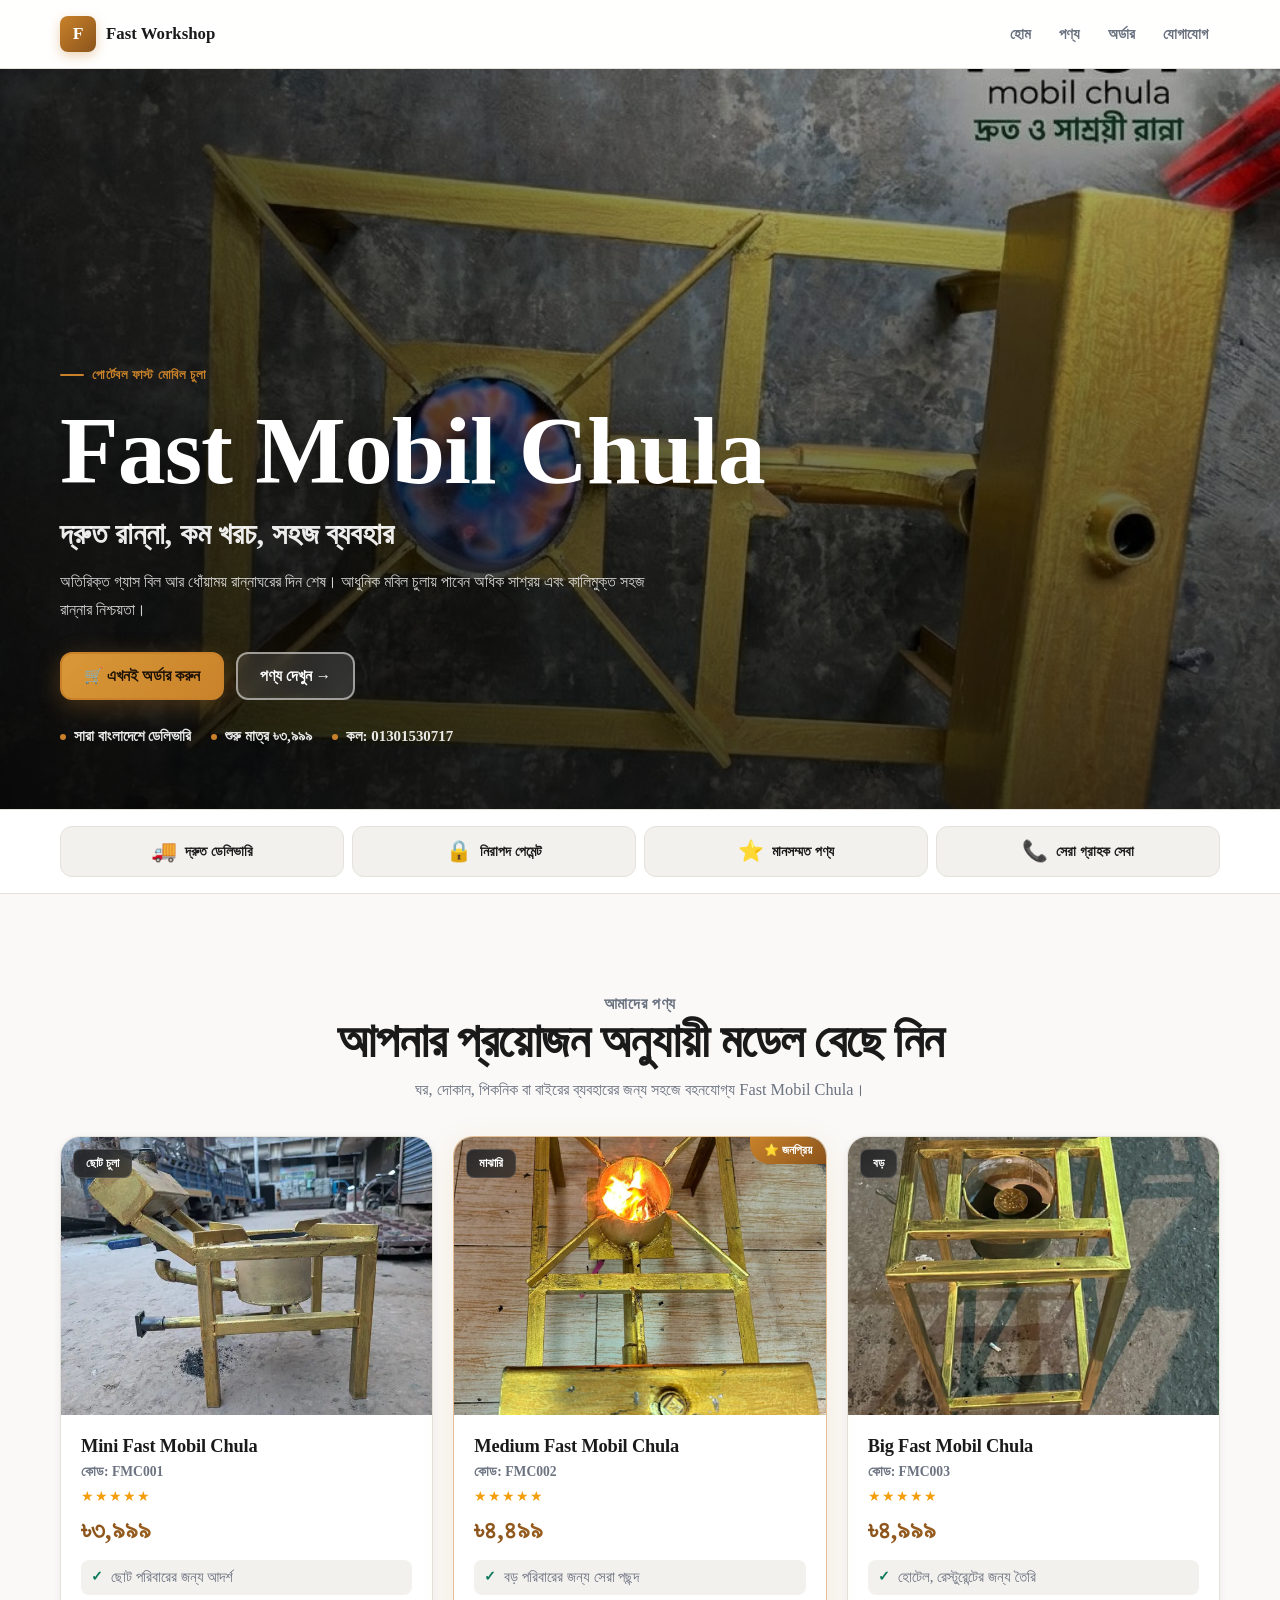
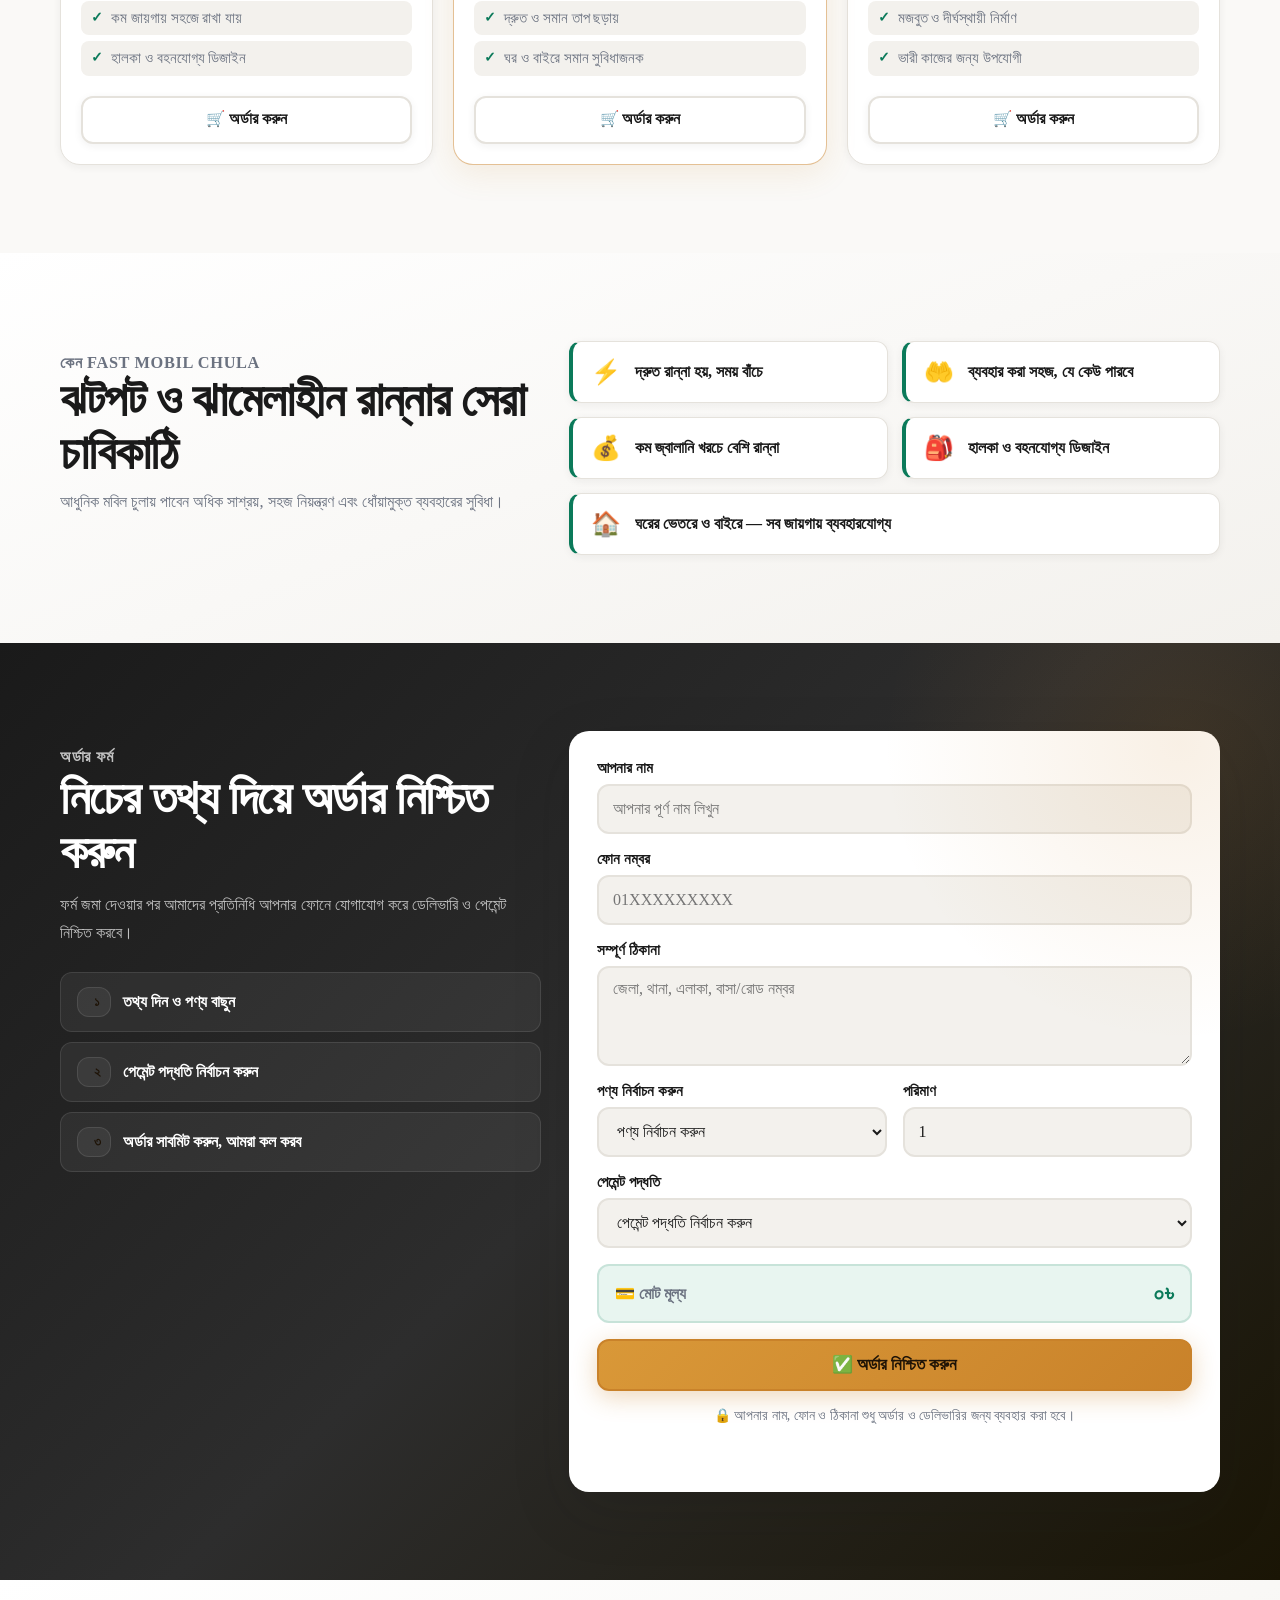
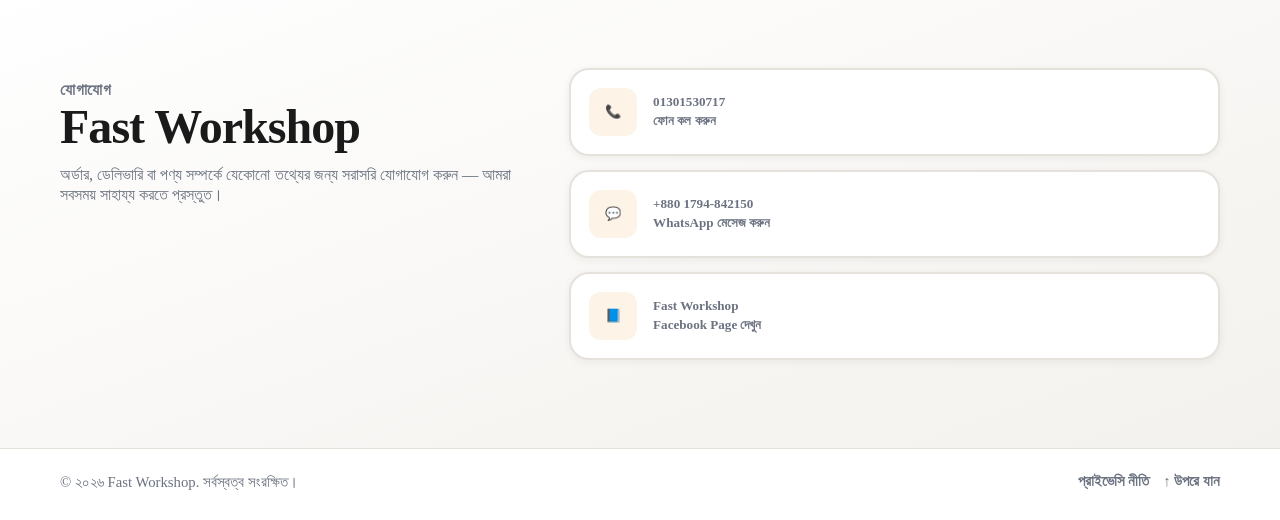
==== commit 3049e1df: "price Update index.html" ====
--- a/index.html
+++ b/index.html
@@ -72,7 +72,7 @@
             "offers": {
               "@type": "Offer",
               "priceCurrency": "BDT",
-              "price": "4999",
+              "price": "4499",
               "availability": "https://schema.org/InStock"
             }
           },
@@ -85,7 +85,7 @@
             "offers": {
               "@type": "Offer",
               "priceCurrency": "BDT",
-              "price": "5999",
+              "price": "4999",
               "availability": "https://schema.org/InStock"
             }
           }
@@ -227,7 +227,7 @@
                 <h3>Medium Fast Mobil Chula</h3>
                 <p class="product-code">কোড: FMC002</p>
                 <p class="product-stars">★★★★★</p>
-                <p class="product-price">৳৪,৯৯৯</p>
+                <p class="product-price">৳৪,৪৯৯</p>
                 <ul>
                   <li>বড় পরিবারের জন্য সেরা পছন্দ</li>
                   <li>দ্রুত ও সমান তাপ ছড়ায়</li>
@@ -254,7 +254,7 @@
                 <h3>Big Fast Mobil Chula</h3>
                 <p class="product-code">কোড: FMC003</p>
                 <p class="product-stars">★★★★★</p>
-                <p class="product-price">৳৫,৯৯৯</p>
+                <p class="product-price">৳৪,৯৯৯</p>
                 <ul>
                   <li>হোটেল, রেস্টুরেন্টের জন্য তৈরি</li>
                   <li>মজবুত ও দীর্ঘস্থায়ী নির্মাণ</li>
@@ -380,11 +380,11 @@
                   <option value="Mini Fast Mobil Chula" data-code="FMC001" data-price="3999">
                     Mini Fast Mobil Chula — ৳৩,৯৯৯
                   </option>
-                  <option value="Medium Fast Mobil Chula" data-code="FMC002" data-price="4999">
-                    Medium Fast Mobil Chula — ৳৪,৯৯৯
+                  <option value="Medium Fast Mobil Chula" data-code="FMC002" data-price="4499">
+                    Medium Fast Mobil Chula — ৳৪,৪৯৯
                   </option>
-                  <option value="Big Fast Mobil Chula" data-code="FMC003" data-price="6999">
-                    Big Fast Mobil Chula — ৳৬,৯৯৯
+                  <option value="Big Fast Mobil Chula" data-code="FMC003" data-price="4999">
+                    Big Fast Mobil Chula — ৳৪,৯৯৯
                   </option>
                 </select>
                 <input id="productCode" name="Product Code" type="hidden" />
